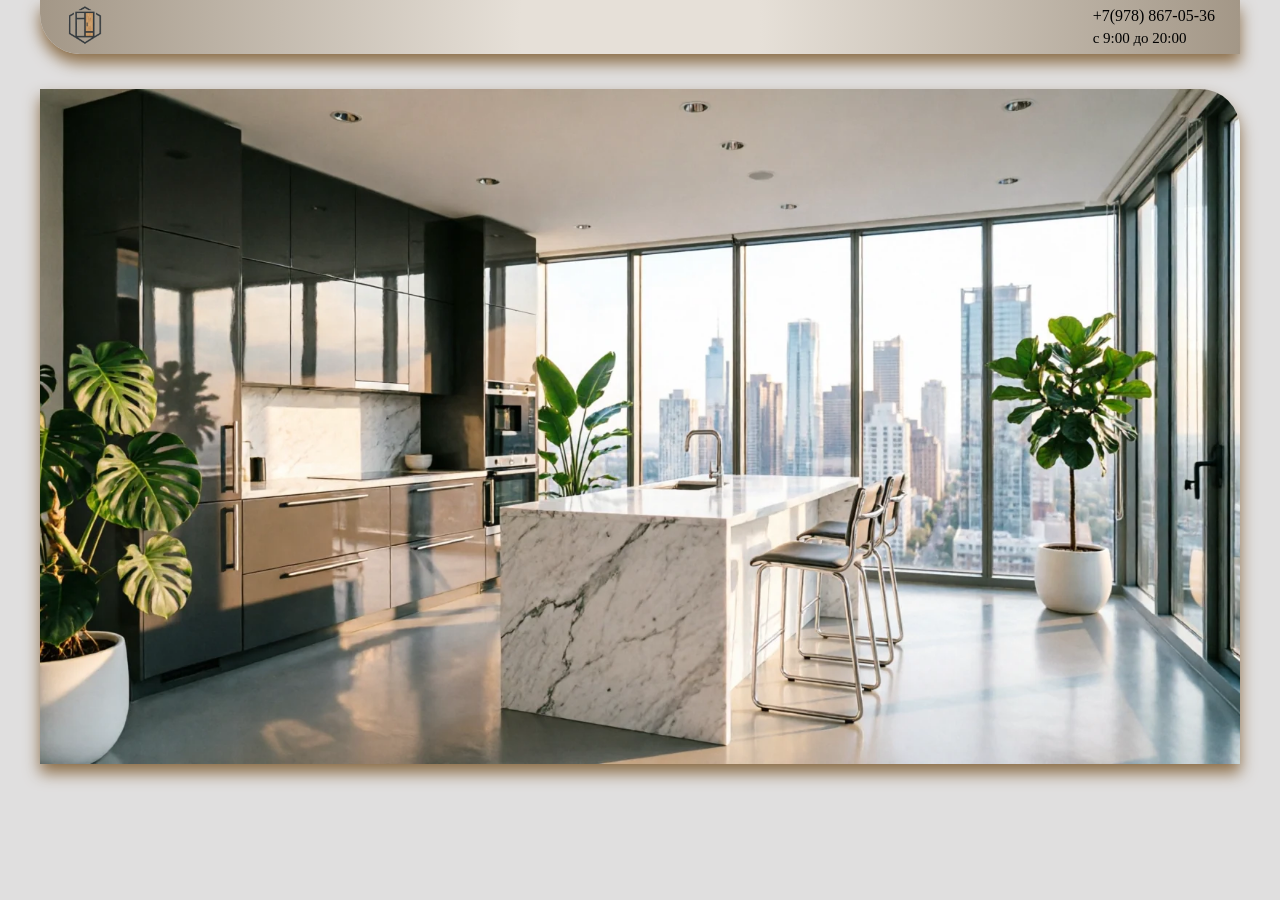
==== index.html @ d6630dfb "Шапка , в разработке хедер" ====
<!DOCTYPE html>
<html lang="ru">
<head>
    <meta charset="UTF-8">
    <meta name="viewport" content="width=device-width, initial-scale=1.0">
    <title>Корпусная мебель на заказ</title>
    <link rel="stylesheet" href="styles/style.css">
</head>
<body>
    
    <!--ШАПКА-->
    <header class="head">
        
        <div class="logo-call">
            <div class="logo">
                <img src="/images/landing/logotip.png" alt="Логотип фирмы">
            </div>

            <div class="call">
                <p>+7(978) 867-05-36</p>
                <p class="time">с 9:00 до 20:00</p>
            </div>
        </div>
        
            <!--ГЛАВНЫЙ БЛОК-->
        <div class="glavnaya">
            <div class="zagolovok-text">
                <h1></h1>
                <p></p>
            </div>
            
            <div class="btn-call">
                
            </div>
        </div>


    </header>







</body>
</html>
---- styles/style.css ----
*{
    margin: 0;
    padding: 0;
    box-sizing: border-box;
}

body{
    background: rgb(224, 223, 223);
    padding: 0 16px 0 16px;
}

.logo-call{
    display: flex;
    justify-content: space-between;
    align-items: center;
    margin: 0 auto;
    max-width: 1200px;
    width: 100%;
    padding: 5px 25px;
    border-radius: 0 0 0 40px;
    background: radial-gradient(circle, #e6e0d8 20%, #a39787 100%);
    box-shadow: 0 9px 16px rgba(139, 109, 71, 1.15);
}

.logo img{
    max-width: 40px;
    height: auto;
}

.time{
    font-size: 15px;
    margin-top: 5px;
}

.glavnaya{
    max-width: 1200px;
    width: 100%;
    aspect-ratio: 16 / 9;
    background-image: url('../images/landing/header-fon.webp');
    background-size: cover;
    background-position: center;
    background-repeat: no-repeat;
    margin: 35px auto;
    border-radius: 0 40px 0 0;
    box-shadow: 0 9px 16px rgba(139, 109, 71, 1.15);
}
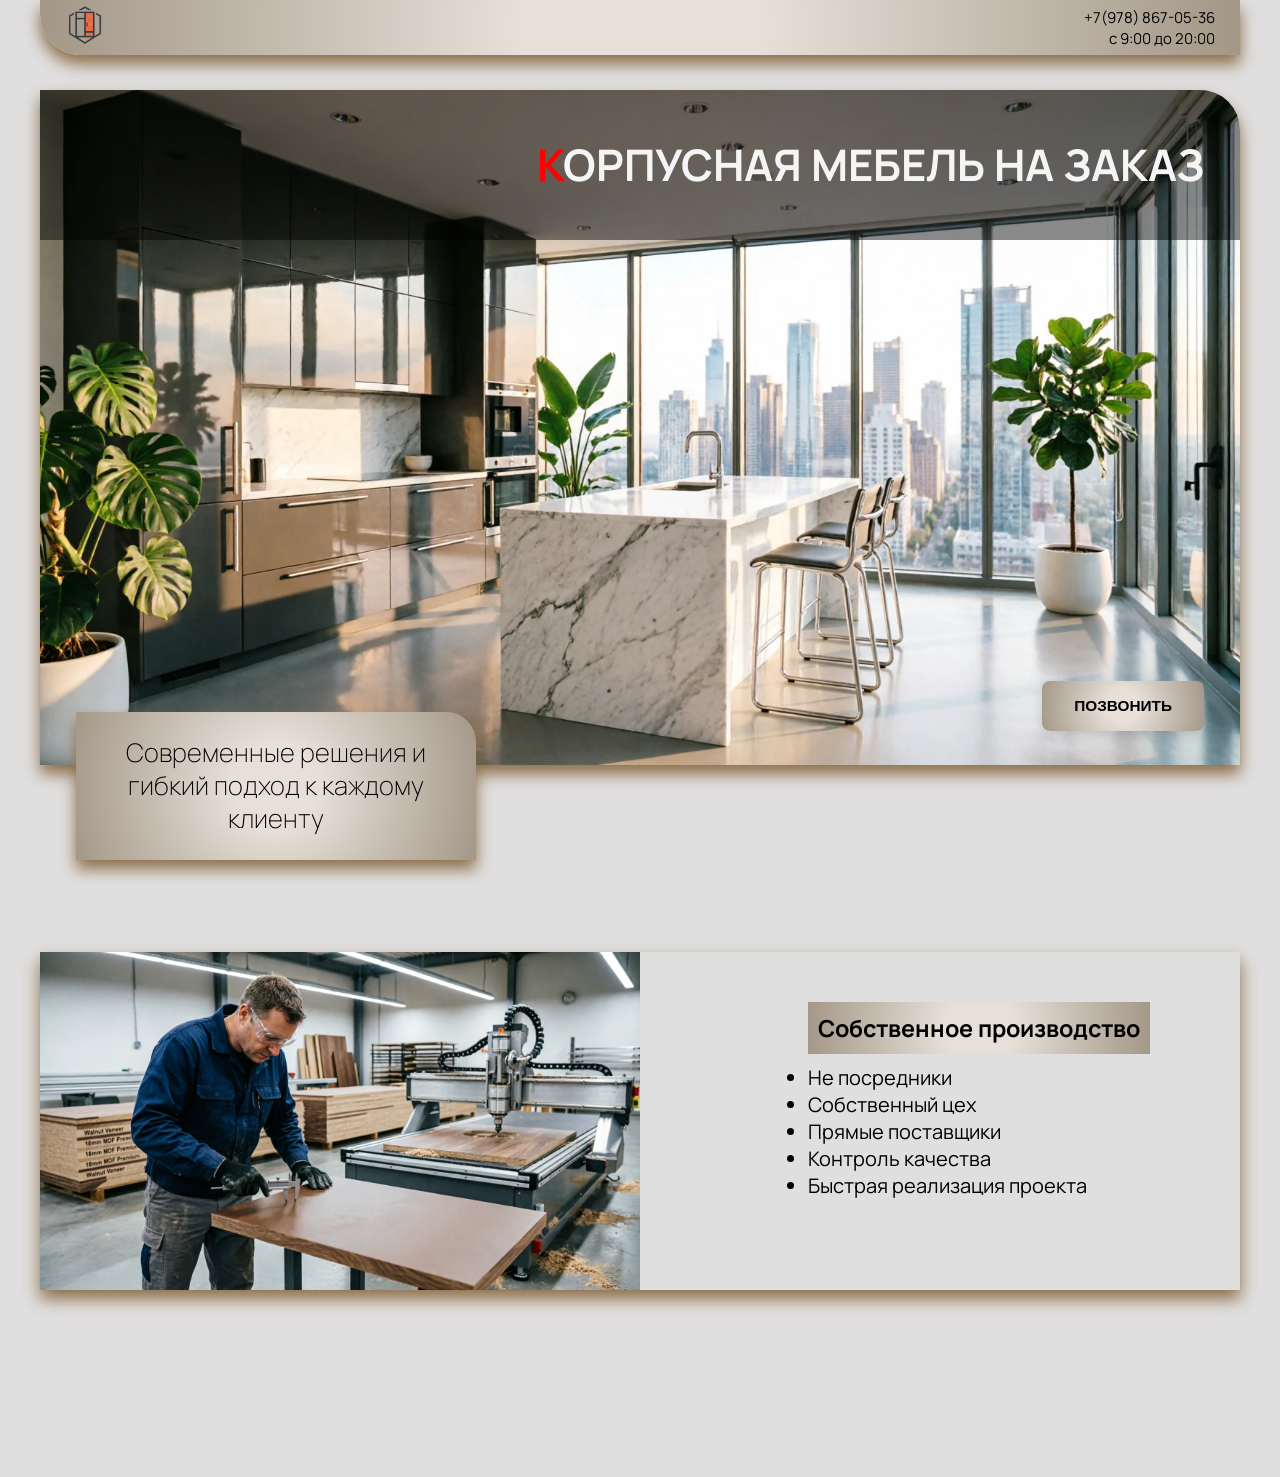
==== commit c570090c: "доработать раздел производства" ====
--- a/index.html
+++ b/index.html
@@ -5,6 +5,7 @@
     <meta name="viewport" content="width=device-width, initial-scale=1.0">
     <title>Корпусная мебель на заказ</title>
     <link rel="stylesheet" href="styles/style.css">
+    <link href="https://fonts.googleapis.com/css2?family=Manrope:wght@400;600;700&display=swap" rel="stylesheet">
 </head>
 <body>
     
@@ -25,14 +26,38 @@
             <!--ГЛАВНЫЙ БЛОК-->
         <div class="glavnaya">
             <div class="zagolovok-text">
-                <h1></h1>
-                <p></p>
+                <h1><span>К</span>ОРПУСНАЯ МЕБЕЛЬ НА ЗАКАЗ</h1>    
             </div>
             
             <div class="btn-call">
-                
+                <button>ПОЗВОНИТЬ</button>
+            </div>
+
+            <div class="slogan">
+                <h3>Современные решения и гибкий подход к каждому клиенту</h3>
             </div>
         </div>
+
+        <section class="information">
+            <div>
+                <img src="images/landing/information.webp" alt="Наше производство">
+            </div>
+
+            <div class="information-spisok">
+                <h3>Собственное производство</h3>
+                    <ul>
+                        <li>Не посредники</li>
+                        <li>Собственный цех</li>
+                        <li>Прямые поставщики</li>
+                        <li>Контроль качества</li>
+                        <li>Быстрая реализация проекта</li>
+                    </ul>
+            </div>
+
+
+        </section>
+
+        
 
 
     </header>
--- a/styles/style.css
+++ b/styles/style.css
@@ -5,6 +5,7 @@
 }
 
 body{
+    font-family: 'Manrope', sans-serif;
     background: rgb(224, 223, 223);
     padding: 0 16px 0 16px;
 }
@@ -27,12 +28,16 @@
     height: auto;
 }
 
+.call p{
+    font-size: 15px;
+}
+
 .time{
-    font-size: 15px;
-    margin-top: 5px;
-}
-
-.glavnaya{
+    font-size: 13px;
+    text-align: right;
+}
+
+.glavnaya {
     max-width: 1200px;
     width: 100%;
     aspect-ratio: 16 / 9;
@@ -43,4 +48,201 @@
     margin: 35px auto;
     border-radius: 0 40px 0 0;
     box-shadow: 0 9px 16px rgba(139, 109, 71, 1.15);
-}+    position: relative;  /* ← якорь для слогана */
+}
+
+.zagolovok-text {
+    display: block;
+    background-color: rgba(0, 0, 0, 0.459);
+    max-width: 100%;
+    width: auto;
+    padding: 3%;              /* ← растёт пропорционально */
+    font-size: clamp(16px, 1.7vw, 60px);  /* ← от 14 до 22px */
+    line-height: 1.8;
+    text-align: right;
+    border-radius: 0 40px 0 0;
+    color: whitesmoke;
+}
+
+.zagolovok-text span{
+    color: red;
+
+}
+
+.slogan {
+    position: absolute;
+    bottom: -14%;                 /* ← отступ снизу */
+    left: 3%;                   /* ← отступ слева */
+    width: 45%;                 /* ← 45% от ширины главной */
+    max-width: 400px;           /* ← ограничение сверху */
+    background-color: whitesmoke;
+    padding: 2%;                /* ← растёт пропорционально */
+    z-index: 1;
+    box-shadow: 0 9px 16px rgba(139, 109, 71, 1.15);
+    border-radius: 0 30px 0 0;
+    background: radial-gradient(circle, #e6e0d8 20%, #a39787 100%);
+}
+
+.slogan h3 {
+    font-weight: 100;
+    font-size: clamp(14px, 2vw, 26px);  /* ← от 14 до 26px */
+    line-height: 1.3;
+    margin: 0;
+    text-align: center;
+}
+
+.btn-call {
+    position: absolute;
+    right: 3%;           /* ← отступ справа */
+    bottom: 5%;          /* ← отступ снизу */
+    z-index: 2;
+}
+
+/* ===== БАЗА (МОБИЛКА) ===== */
+.btn-call button {
+    background: radial-gradient(circle, #e6e0d8 20%, #a39787 100%);
+    color: black;
+    padding: 14px 28px;
+    border: none;
+    border-radius: 8px;
+    font-size: clamp(14px, 3vw, 16px);
+    font-weight: 600;
+    cursor: pointer;
+    box-shadow: 0 4px 12px rgba(0, 0, 0, 0.15);
+    transition: background 0.2s ease, transform 0.2s ease, box-shadow 0.2s ease;
+    -webkit-tap-highlight-color: transparent;
+    user-select: none;
+    outline: none;
+}
+
+/* ===== ТАЧ-ЭФФЕКТ (работает на мобилке) ===== */
+.btn-call button:active {
+    transform: scale(0.97);
+    box-shadow: 0 2px 6px rgba(0, 0, 0, 0.15);
+}
+
+/* Убираю синюю обводку */
+.btn-call button:focus,
+.btn-call button:focus-visible {
+    outline: none;
+}
+
+.information{
+    max-width: 1200px;
+    width: 100%; 
+    margin: 20% auto;
+    box-shadow: 0 9px 16px rgba(139, 109, 71, 1.15);
+    
+    
+}
+.information img{
+     max-width: 1200px;
+    width: 100%;
+    aspect-ratio: 16 / 9;
+   
+    background-size: cover;
+    background-position: center;
+    background-repeat: no-repeat;
+    margin: 0 auto;
+}
+
+.information-spisok{
+    text-align: left;
+    padding: 10px;
+    margin-bottom: 15px;
+    margin-left: 20px;
+}
+
+.information-spisok h3{
+    background: radial-gradient(circle, #e6e0d8 20%, #a39787 100%);
+    text-align: center;
+    padding: 10px;
+    margin-bottom: 10px;
+}
+
+
+
+
+
+
+
+
+
+
+
+
+
+
+
+
+
+
+
+
+
+
+/* стили для планшета */
+@media (min-width: 768px) and (max-width: 1023px) {
+    .slogan{
+        max-width: 250px;
+    }
+
+    .information-spisok{
+        text-align: center;
+    }
+}
+
+/* ===== ПЛАНШЕТ И ДЕСКТОП ===== */
+@media (min-width: 768px) {
+    .btn-call button {
+        padding: 16px 32px;
+        font-size: clamp(15px, 1.2vw, 18px);
+    }
+}
+
+/* ===== ТОЛЬКО ДЛЯ МЫШКИ (hover + свой active) ===== */
+@media (hover: hover) and (pointer: fine) {
+    .btn-call button:hover {
+        
+        transform: translateY(-2px);
+        box-shadow: 0 8px 20px rgba(0, 0, 0, 0.2);
+    }
+
+    .btn-call button:active {
+       
+        transform: scale(0.97);
+        box-shadow: 0 2px 6px rgba(0, 0, 0, 0.15);
+    }
+}
+
+
+
+
+@media (min-width: 1023px) and (max-width: 1950px){
+.information{
+    display: flex;
+    justify-content: space-between;
+    max-width: 1200px;
+    width: 100%; 
+    margin: 15% auto;
+    box-shadow: 0 9px 16px rgba(139, 109, 71, 1.15);
+    
+    
+    
+}
+.information img{
+    display: flex;
+    justify-content: space-between;
+    max-width: 600px;
+    width: 100%;
+    aspect-ratio: 16 / 9;
+}
+
+.information-spisok{
+    margin-top: 40px;
+   margin-right: 80px;
+  font-size: 20px;
+  text-align: left;
+    
+}
+}
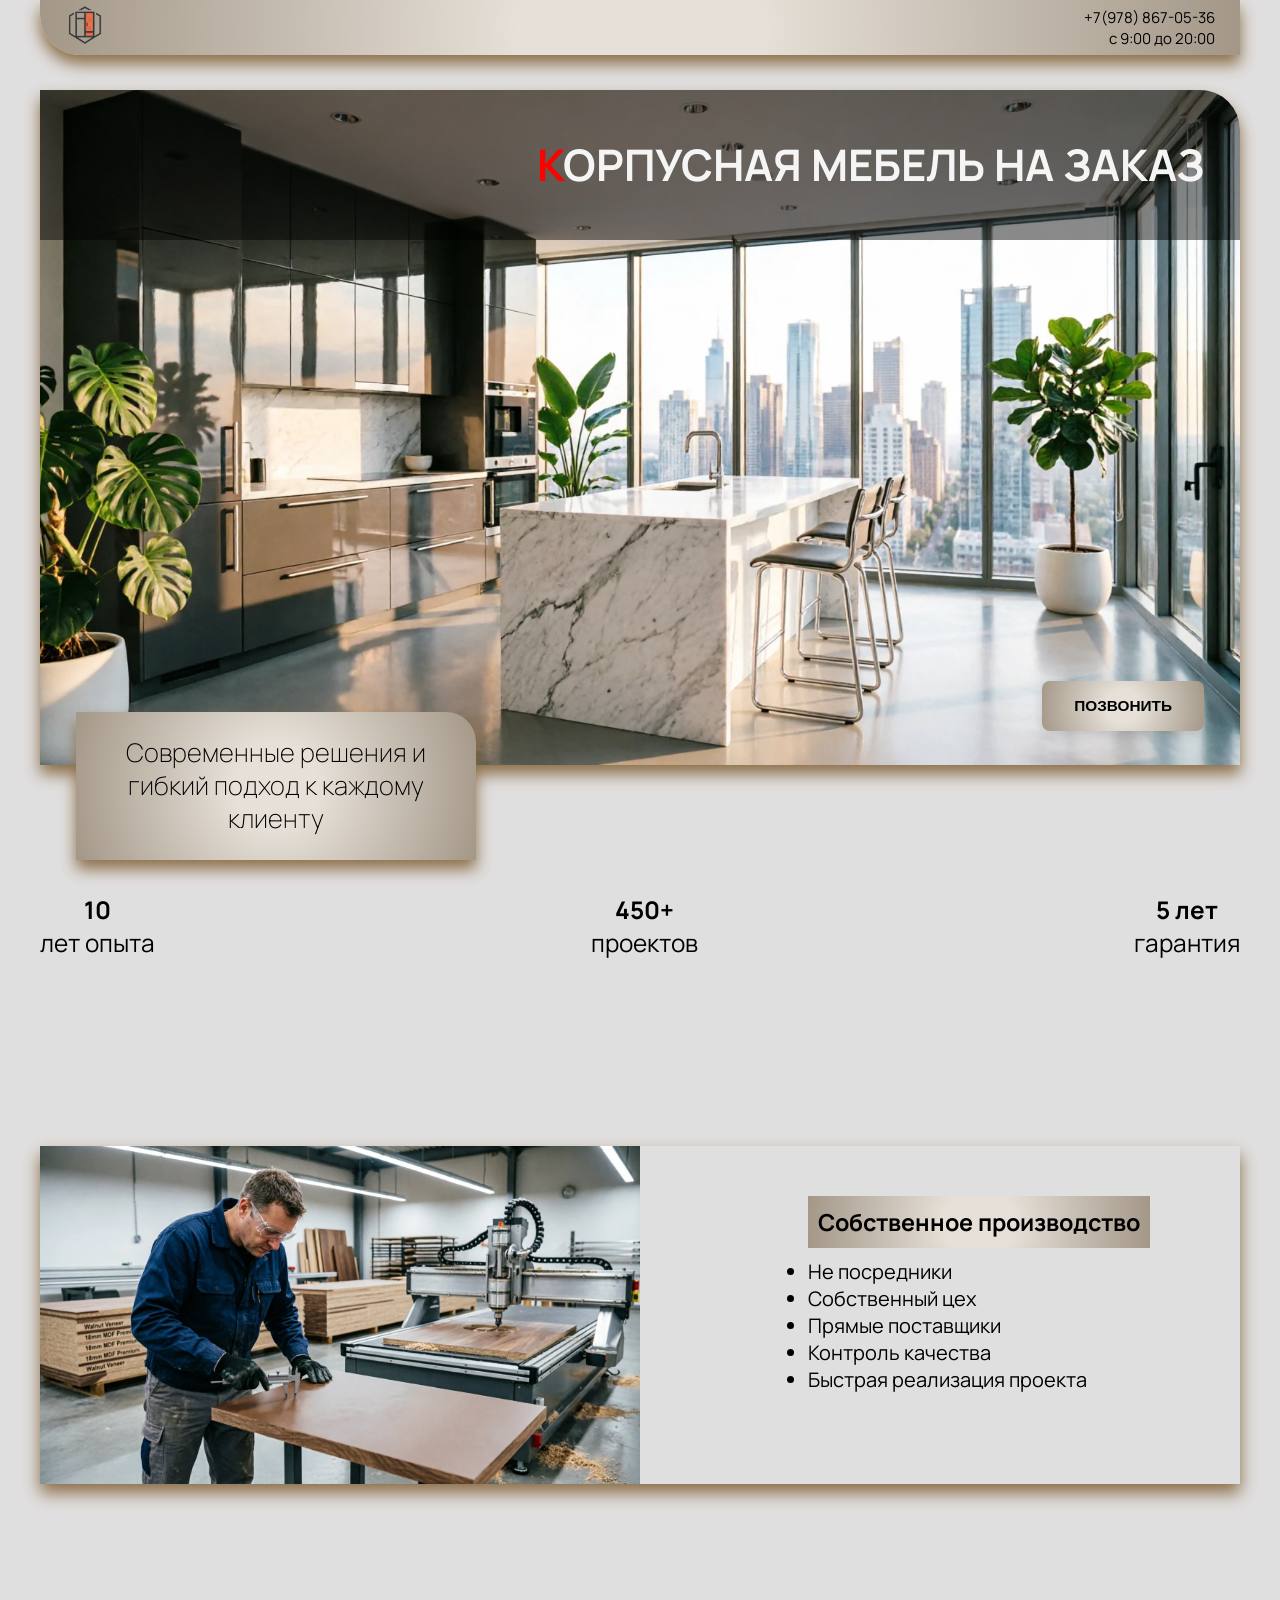
==== commit 1a565fc0: "доработать раздел производства" ====
--- a/index.html
+++ b/index.html
@@ -38,6 +38,24 @@
             </div>
         </div>
 
+        <div class="stata">
+            <div class="old">
+                <h4>10</h4>
+                <p>лет опыта</p>
+            </div>
+
+            <div class="project">
+                <h4>450+</h4>
+                <p>проектов</p>
+            </div>
+
+            <div class="garant">
+                <h4>5 лет</h4>
+                <p>гарантия</p>
+            </div>
+
+        </div>
+
         <section class="information">
             <div>
                 <img src="images/landing/information.webp" alt="Наше производство">
--- a/styles/style.css
+++ b/styles/style.css
@@ -45,7 +45,7 @@
     background-size: cover;
     background-position: center;
     background-repeat: no-repeat;
-    margin: 35px auto;
+    margin: 35px auto 10vw auto;
     border-radius: 0 40px 0 0;
     box-shadow: 0 9px 16px rgba(139, 109, 71, 1.15);
     position: relative;  /* ← якорь для слогана */
@@ -127,6 +127,17 @@
     outline: none;
 }
 
+.stata{
+    display: flex;
+    flex: 1;
+    justify-content: space-between;
+    text-align: center;
+    max-width: 1200px;
+    width: 100%;
+    margin: 0 auto;
+    font-size: clamp(19px, 1.9vw, 60px);
+}
+
 .information{
     max-width: 1200px;
     width: 100%; 
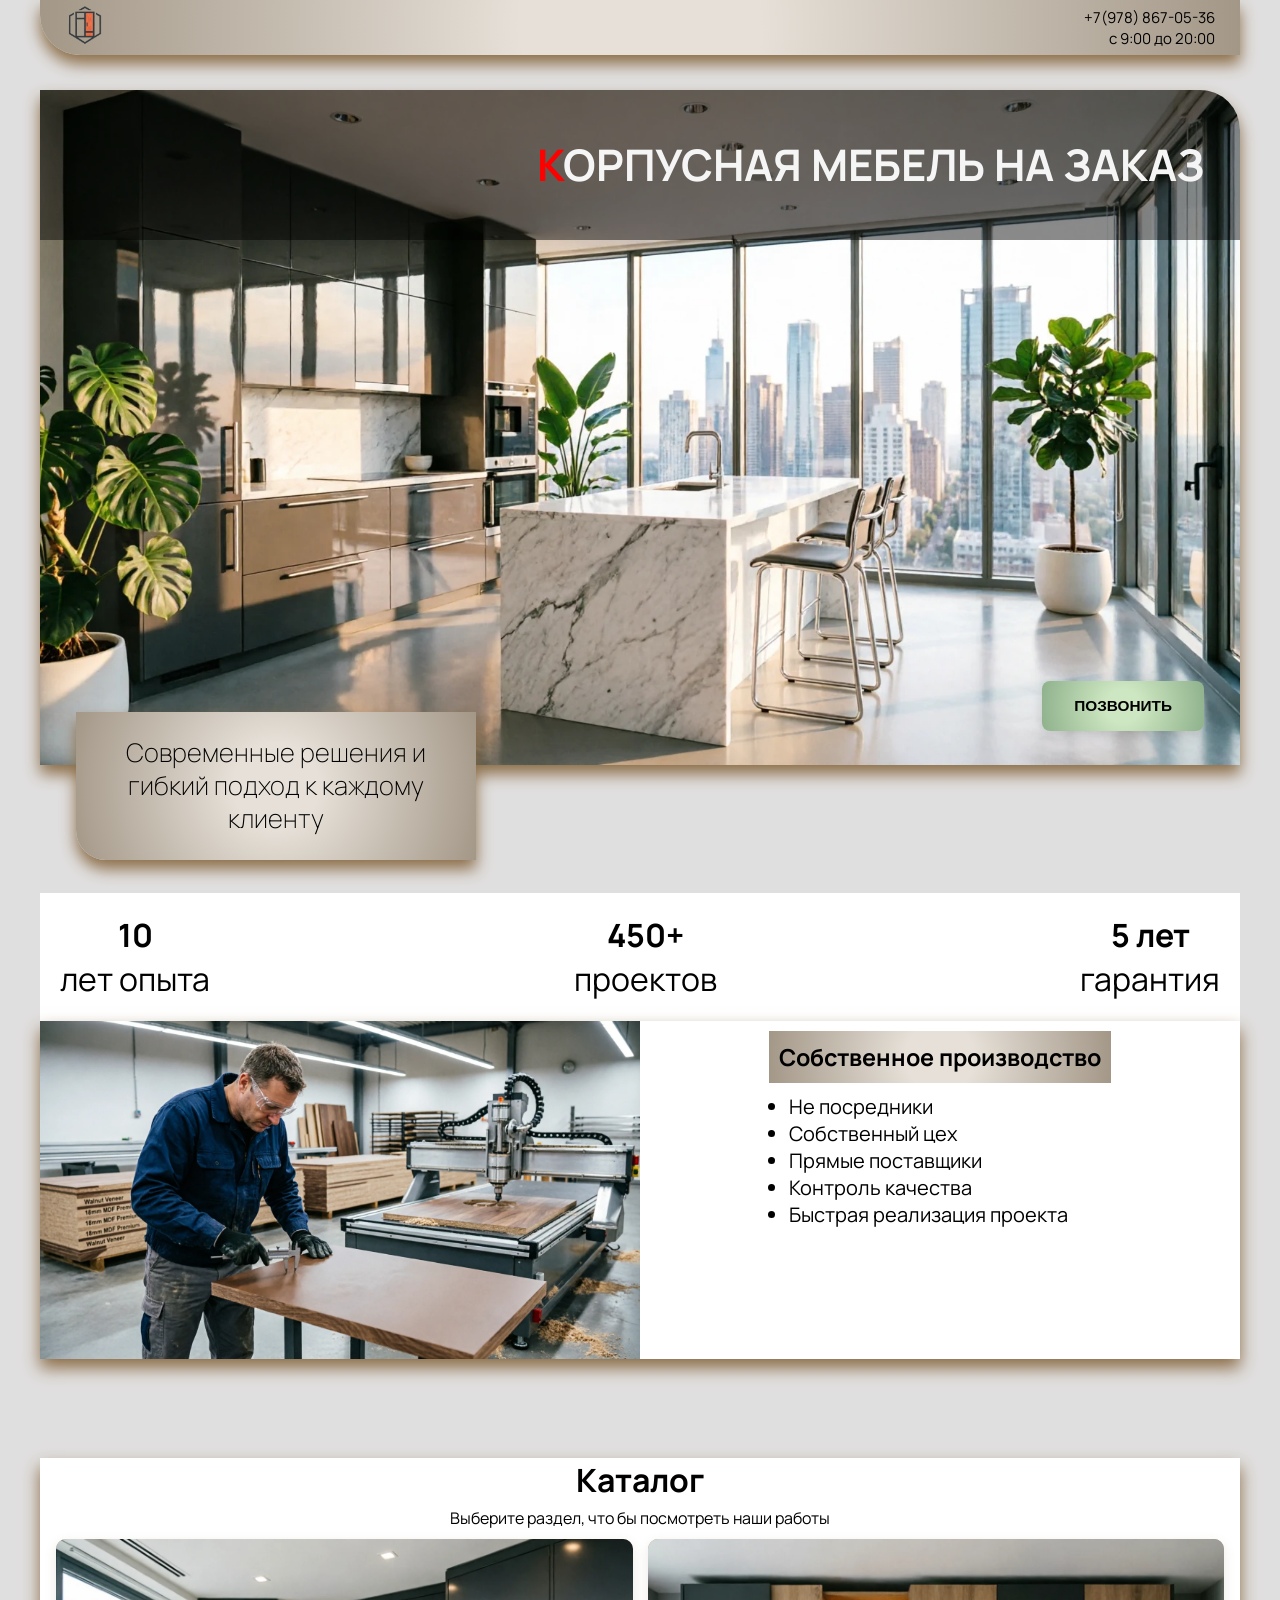
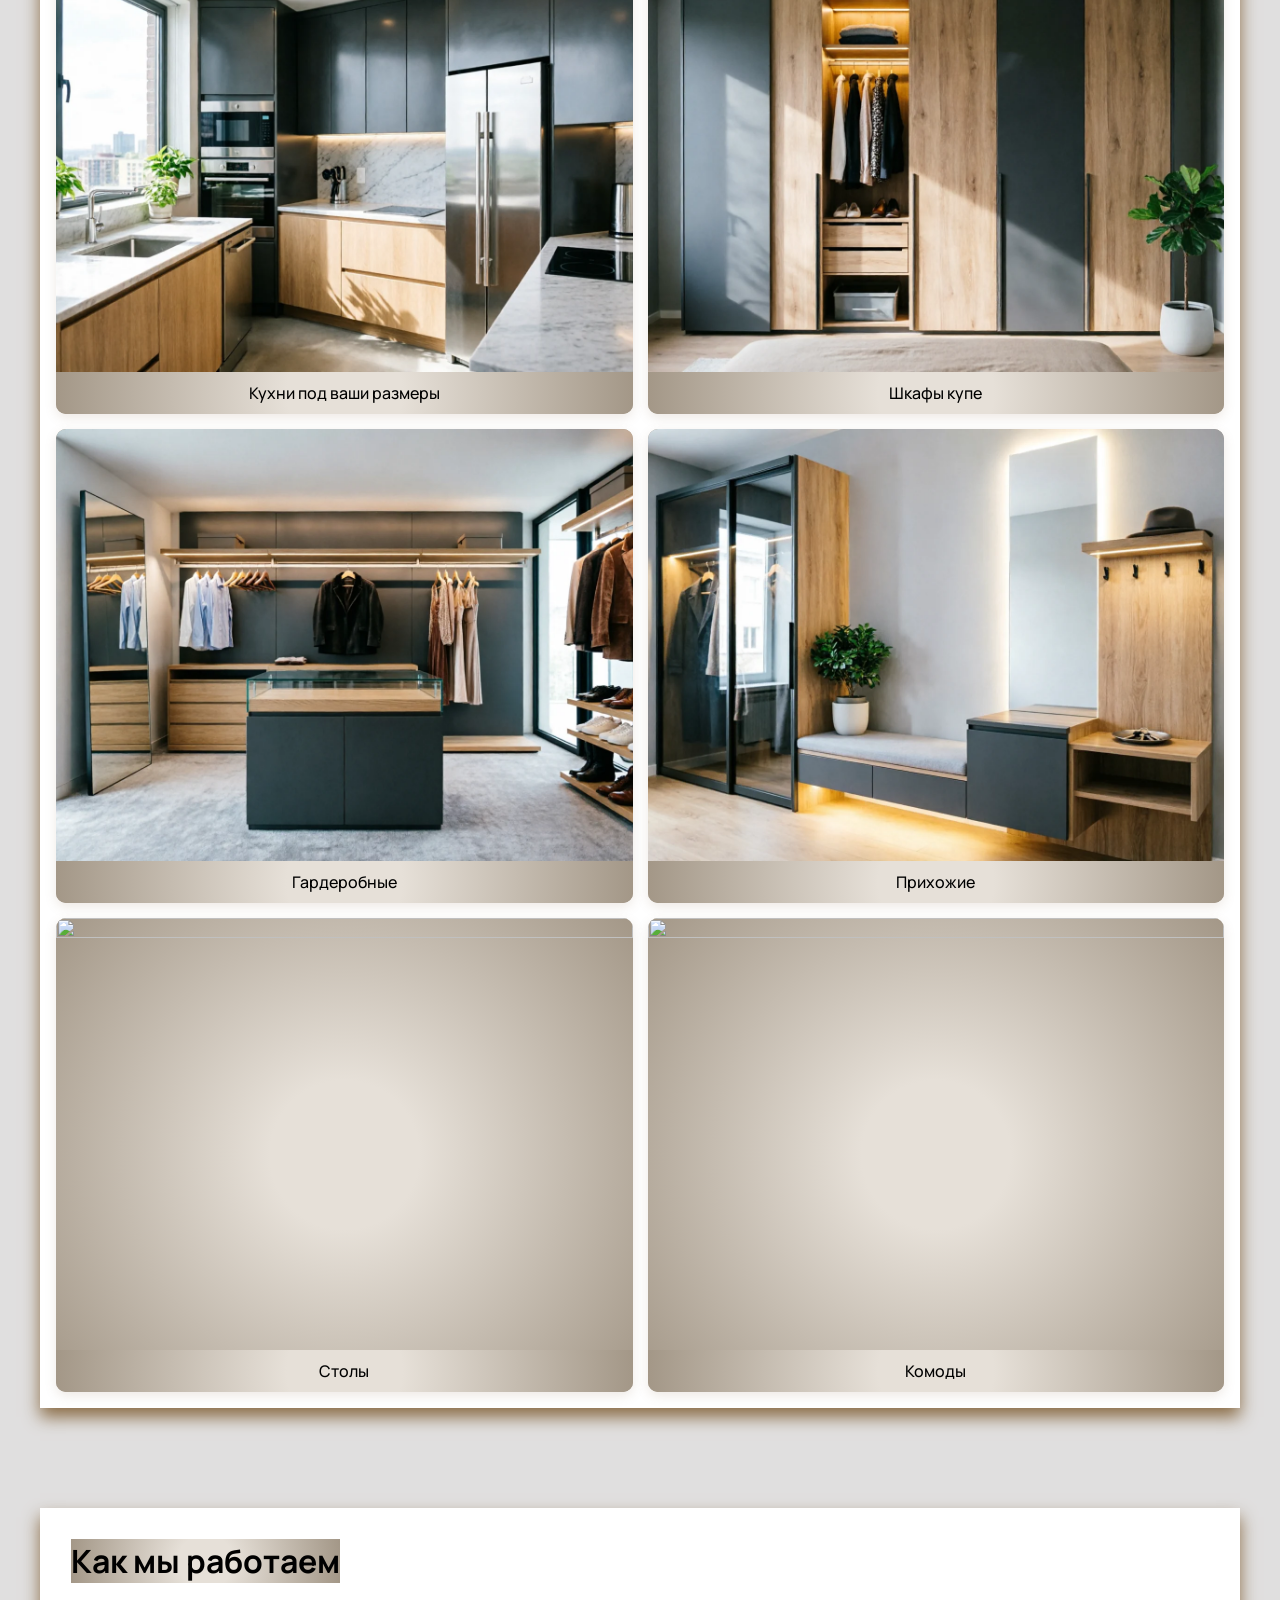
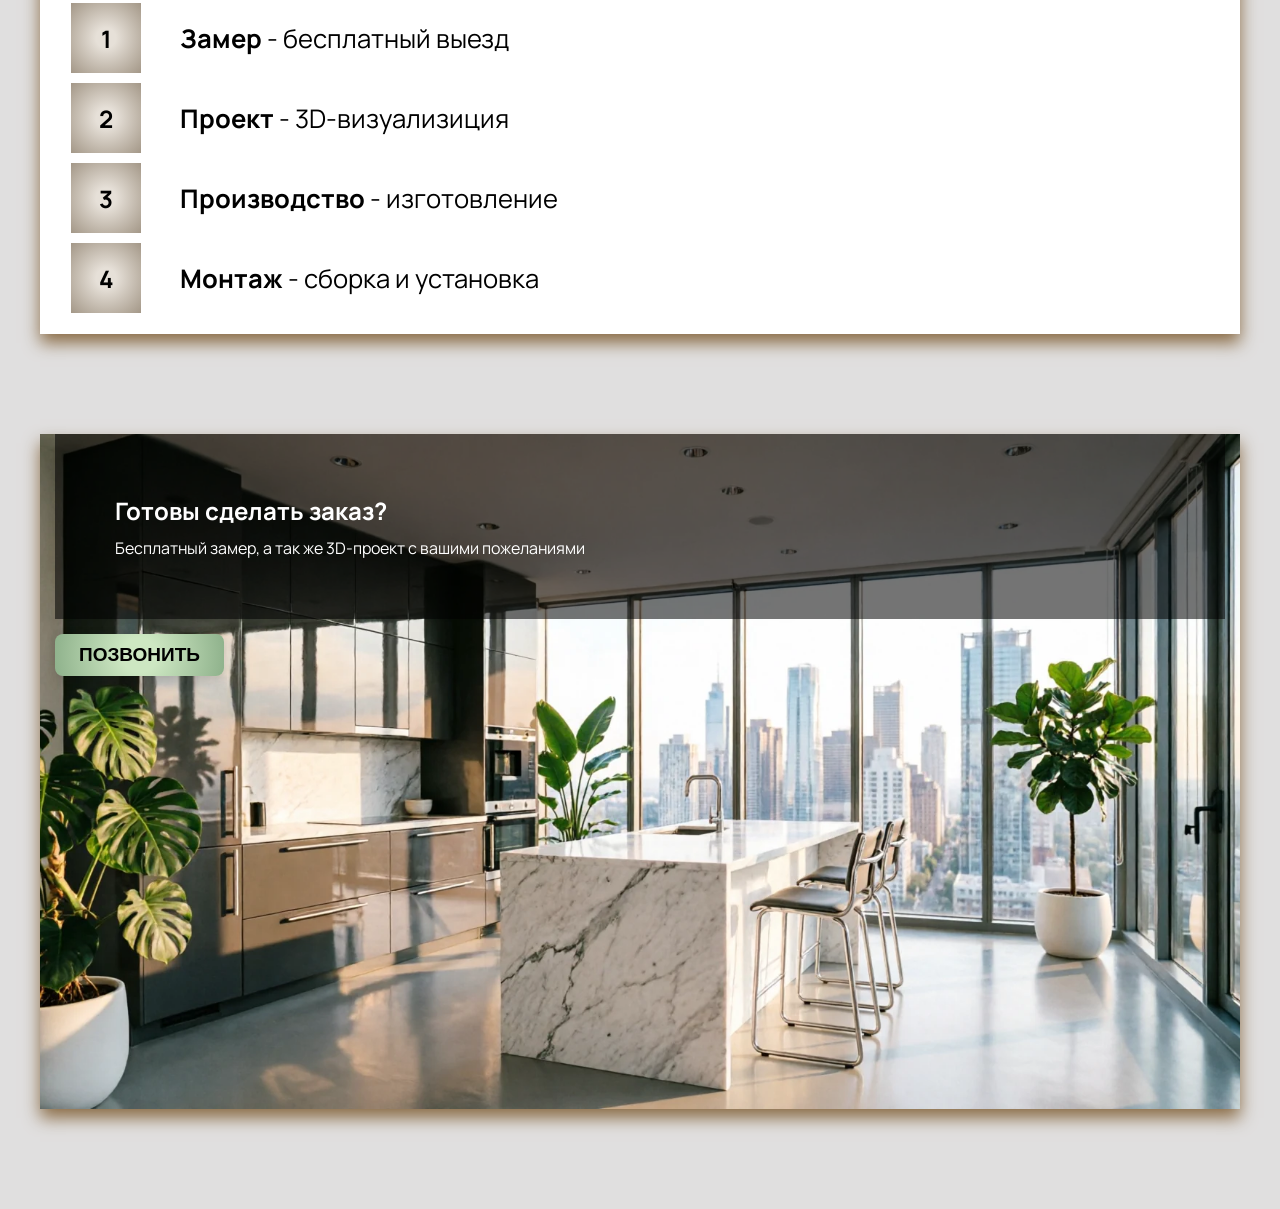
==== commit b3f48b1b: "доработать блок призывы, сделать подвал" ====
--- a/index.html
+++ b/index.html
@@ -8,13 +8,14 @@
     <link href="https://fonts.googleapis.com/css2?family=Manrope:wght@400;600;700&display=swap" rel="stylesheet">
 </head>
 <body>
+ 
     
+
     <!--ШАПКА-->
-    <header class="head">
-        
+    <header class="head"> 
         <div class="logo-call">
             <div class="logo">
-                <img src="/images/landing/logotip.png" alt="Логотип фирмы">
+                <img src="images/landing/logotip.png" alt="Логотип фирмы">
             </div>
 
             <div class="call">
@@ -22,7 +23,9 @@
                 <p class="time">с 9:00 до 20:00</p>
             </div>
         </div>
+     
         
+
             <!--ГЛАВНЫЙ БЛОК-->
         <div class="glavnaya">
             <div class="zagolovok-text">
@@ -56,7 +59,7 @@
 
         </div>
 
-        <section class="information">
+        <div class="information">
             <div>
                 <img src="images/landing/information.webp" alt="Наше производство">
             </div>
@@ -71,15 +74,83 @@
                         <li>Быстрая реализация проекта</li>
                     </ul>
             </div>
-
-
-        </section>
-
-        
-
-
+        </div>
     </header>
 
+    <section class="katalog">
+    <h3>Каталог</h3>
+    <p>Выберите раздел, что бы посмотреть наши работы</p>
+
+    <div class="katalog-grid">
+        <div class="card">
+            <img src="images/cards/kuh.webp" alt="Кухня">
+            <p>Кухни под ваши размеры</p>
+        </div>
+
+        <div class="card">
+            <img src="images/cards/kupe.webp" alt="Шкаф купе">
+            <p>Шкафы купе</p>
+        </div>
+
+        <div class="card">
+            <img src="images/cards/gard.webp" alt="Гардеробная">
+            <p>Гардеробные</p>
+        </div>
+
+        <div class="card">
+            <img src="images/cards/prih.webp" alt="Прихожая">
+            <p>Прихожие</p>
+        </div>
+
+        <div class="card">
+            <img src="images/cards/.webp" alt="">
+            <p>Столы</p>
+        </div>
+
+        <div class="card">
+            <img src="images/cards/.webp" alt="">
+            <p>Комоды</p>
+        </div>
+    </div>
+</section>
+
+    <div class="container-spisok-work">
+        <div class="spisok-work">
+            <h3>Как мы работаем</h3>
+            <div class="number-work">
+                <h2>1</h2>
+                <p class="work-text"><span>Замер</span> - бесплатный выезд</p>
+            </div>
+            
+            <div class="number-work">
+                <h2>2</h2>
+                <p class="work-text"><span>Проект</span> - 3D-визуализиция</p>
+            </div>
+
+            <div class="number-work">
+                <h2>3</h2>
+                <p class="work-text"><span>Производство</span> - изготовление</p>
+            </div>
+
+            <div class="number-work">
+                <h2>4</h2>
+                <p class="work-text"><span>Монтаж</span> - сборка и установка</p>
+            </div>
+        </div>
+    </div>
+
+    <div class="container-priziv">
+        <div class="priziv">
+            <h2>Готовы сделать заказ?</h2>
+        
+            <p" class="title">Бесплатный замер, а так же 3D-проект с вашими пожеланиями</p>
+        </div>
+        
+        <div class="btn-call-two">
+                <button>ПОЗВОНИТЬ</button>
+            </div>
+        
+    </div>
 
 
 
--- a/styles/style.css
+++ b/styles/style.css
@@ -79,7 +79,7 @@
     padding: 2%;                /* ← растёт пропорционально */
     z-index: 1;
     box-shadow: 0 9px 16px rgba(139, 109, 71, 1.15);
-    border-radius: 0 30px 0 0;
+    border-radius: 0 0 0 30px;
     background: radial-gradient(circle, #e6e0d8 20%, #a39787 100%);
 }
 
@@ -100,9 +100,9 @@
 
 /* ===== БАЗА (МОБИЛКА) ===== */
 .btn-call button {
-    background: radial-gradient(circle, #e6e0d8 20%, #a39787 100%);
-    color: black;
-    padding: 14px 28px;
+    background: radial-gradient(circle, #cde7c2 20%, #8eb18b 100%);
+    color: rgb(0, 0, 0);
+    padding: 10px 24px;
     border: none;
     border-radius: 8px;
     font-size: clamp(14px, 3vw, 16px);
@@ -135,22 +135,25 @@
     max-width: 1200px;
     width: 100%;
     margin: 0 auto;
-    font-size: clamp(19px, 1.9vw, 60px);
+    font-size: clamp(19px, 2.5vw, 65px);
+    background-color: white;
+    padding: 20px;
 }
 
 .information{
     max-width: 1200px;
     width: 100%; 
-    margin: 20% auto;
-    box-shadow: 0 9px 16px rgba(139, 109, 71, 1.15);
+    margin: 0 auto;
+    box-shadow: 0 9px 16px rgba(139, 109, 71, 1.15);
+    background-color: white;
     
     
 }
+
 .information img{
-     max-width: 1200px;
+    max-width: 1200px;
     width: 100%;
     aspect-ratio: 16 / 9;
-   
     background-size: cover;
     background-position: center;
     background-repeat: no-repeat;
@@ -161,7 +164,6 @@
     text-align: left;
     padding: 10px;
     margin-bottom: 15px;
-    margin-left: 20px;
 }
 
 .information-spisok h3{
@@ -171,10 +173,162 @@
     margin-bottom: 10px;
 }
 
-
-
-
-
+.information-spisok ul{
+    margin-left: 20px;
+}
+
+.katalog {
+    max-width: 1200px;
+    width: 100%;
+    margin: 8% auto;
+    padding: 0 16px;
+    background-color: white;
+    box-shadow: 0 9px 16px rgba(139, 109, 71, 1.15);
+}
+
+.katalog h3 {
+    text-align: center;
+    margin-bottom: 5px;
+    font-size: clamp(20px, 4vw, 32px);
+}
+
+.katalog p{
+    margin-bottom: 10px;
+    text-align: center;
+}
+
+.katalog-grid {
+    display: grid;
+    grid-template-columns: 1fr 1fr;   /* ← 2 колонки на мобилке */
+    gap: 15px;
+    padding-bottom: 16px;
+}
+
+.card {
+    display: flex;
+    flex-direction: column;
+    background: radial-gradient(circle, #e6e0d8 20%, #a39787 100%);
+    border-radius: 10px;
+    overflow: hidden;
+    box-shadow: 0 4px 12px rgba(139, 109, 71, 0.15);
+    transition: transform 0.2s ease, box-shadow 0.2s ease;
+}
+
+.card img {
+    width: 100%;
+    aspect-ratio: 4 / 3;      /* ← одинаковая высота */
+    object-fit: cover;        /* ← без искажений */
+    display: block;
+}
+
+.card p {
+    padding: 10px;
+    font-size: clamp(12px, 3.5vw, 16px);
+    text-align: center;
+    margin: 0;
+    font-weight: 500;
+}
+
+.container-spisok-work{
+    max-width: 1200px;
+    width: 100%;
+    padding: 16px;
+    margin: 0 auto;
+    background-color: white;
+    box-shadow: 0 9px 16px rgba(139, 109, 71, 1.15);
+}
+
+.spisok-work h3{
+    display: inline-block;
+    margin: 15px;
+    background: radial-gradient(circle, #e6e0d8 20%, #a39787 100%);
+    font-size: clamp(20px, 4vw, 32px);
+}
+
+.number-work{
+    display: flex;
+    gap: 24px;
+    align-items: center;
+}
+
+.number-work h2 {
+    background: radial-gradient(circle, #e6e0d8 20%, #a39787 100%);
+    width: clamp(40px, 8vw, 70px);
+    height: clamp(40px, 8vw, 70px);
+    aspect-ratio: 1 / 1;
+    display: flex;
+    align-items: center;
+    justify-content: center;
+    font-size: clamp(14px, 2.5vw, 24px);
+    padding: 0;
+    margin: 5px 15px;
+}
+
+.work-text span{
+    font-weight: bold;
+}
+
+.work-text {
+    font-size: clamp(14px, 2vw, 26px);  /* ← от 14 до 26px */
+}
+
+.container-priziv {
+   max-width: 1200px;
+    width: 100%;
+    aspect-ratio: 16 / 9;
+    background-image: url('../images/landing/header-fon.webp');
+    background-size: cover;
+    background-position: center;
+    background-repeat: no-repeat;
+    box-shadow: 0 9px 16px rgba(139, 109, 71, 1.15);
+    margin-top: 8%;
+    margin: 8% auto;
+}
+
+.priziv {
+    background-color: rgba(0, 0, 0, 0.541);
+    color: white;
+    margin: 15px;
+    padding: 5%;
+    
+}
+
+.priziv h2{
+    padding-bottom: 10px
+}
+
+.btn-call-two {
+    margin: 15px;
+}
+
+/* ===== БАЗА (МОБИЛКА) ===== */
+.btn-call-two button {
+    background: radial-gradient(circle, #cde7c2 20%, #8eb18b 100%);
+    color: rgb(0, 0, 0);
+    padding: 10px 24px;
+    border: none;
+    border-radius: 8px;
+    font-size: clamp(14px, 6vw, 19px);
+    font-weight: 600;
+    cursor: pointer;
+    box-shadow: 0 4px 12px rgba(0, 0, 0, 0.15);
+    transition: background 0.2s ease, transform 0.2s ease, box-shadow 0.2s ease;
+    -webkit-tap-highlight-color: transparent;
+    user-select: none;
+    outline: none;
+}
+
+/* ===== ТАЧ-ЭФФЕКТ (работает на мобилке) ===== */
+.btn-call-two button:active {
+    transform: scale(0.97);
+    box-shadow: 0 2px 6px rgba(0, 0, 0, 0.15);
+}
+
+/* Убираю синюю обводку */
+.btn-call-two button:focus,
+.btn-call-two button:focus-visible {
+    outline: none;
+}
 
 
 
@@ -200,6 +354,16 @@
 
     .information-spisok{
         text-align: center;
+    }
+
+    .katalog-grid {
+        grid-template-columns: 1fr 1fr 1fr;   /* ← 3 колонки */
+        gap: 20px;
+    }
+
+    .card p {
+        font-size: clamp(14px, 1.5vw, 18px);
+        padding: 12px;
     }
 }
 
@@ -234,11 +398,9 @@
     display: flex;
     justify-content: space-between;
     max-width: 1200px;
-    width: 100%; 
-    margin: 15% auto;
-    box-shadow: 0 9px 16px rgba(139, 109, 71, 1.15);
-    
-    
+    width: 100%;
+    margin: 0 auto;
+    box-shadow: 0 9px 16px rgba(139, 109, 71, 1.15);
     
 }
 .information img{
@@ -253,7 +415,17 @@
     margin-top: 40px;
    margin-right: 80px;
   font-size: 20px;
-  text-align: left;
-    
-}
-}
+  text-align: left;  
+    margin: 0 auto;
+}
+
+.card p{
+    background: radial-gradient(circle, #e6e0d8 20%, #a39787 100%);
+}
+
+ .card:hover {
+        transform: translateY(-4px);
+        box-shadow: 0 8px 20px rgba(139, 109, 71, 0.25);
+    }
+
+}
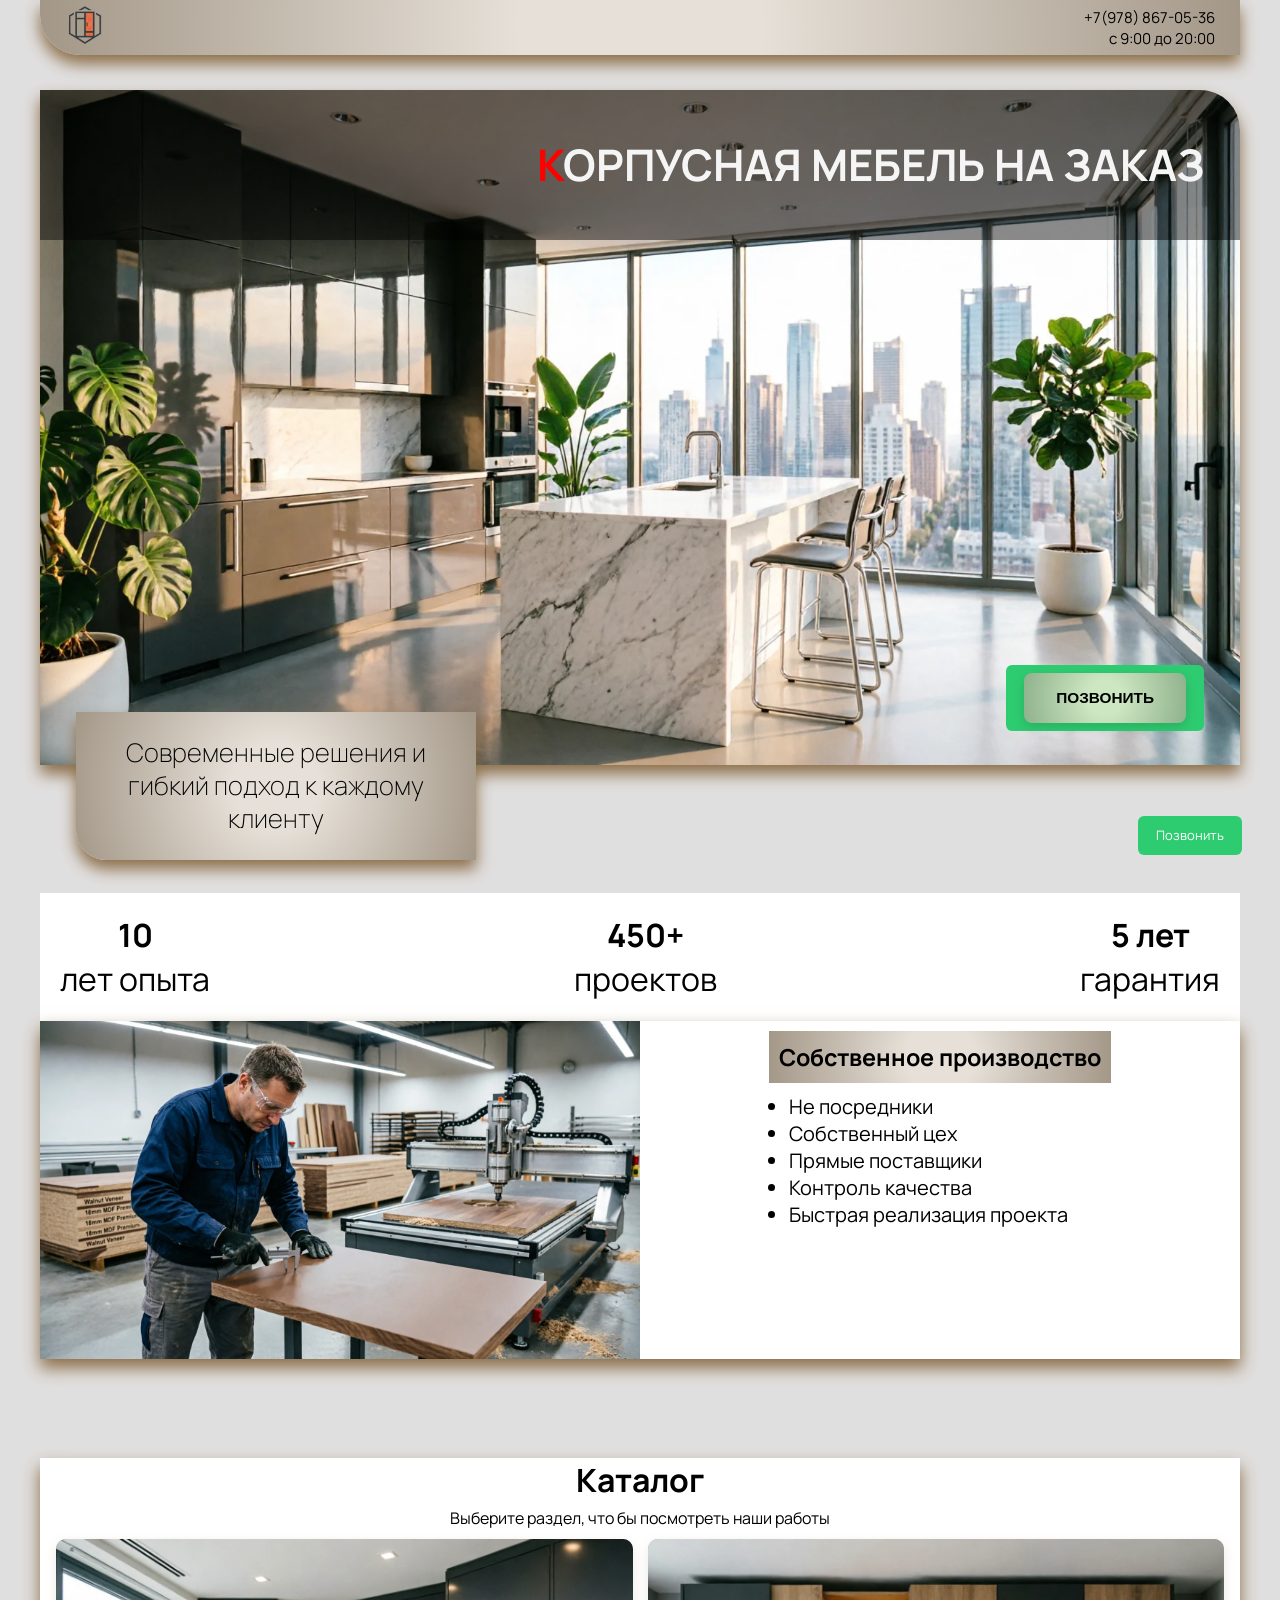
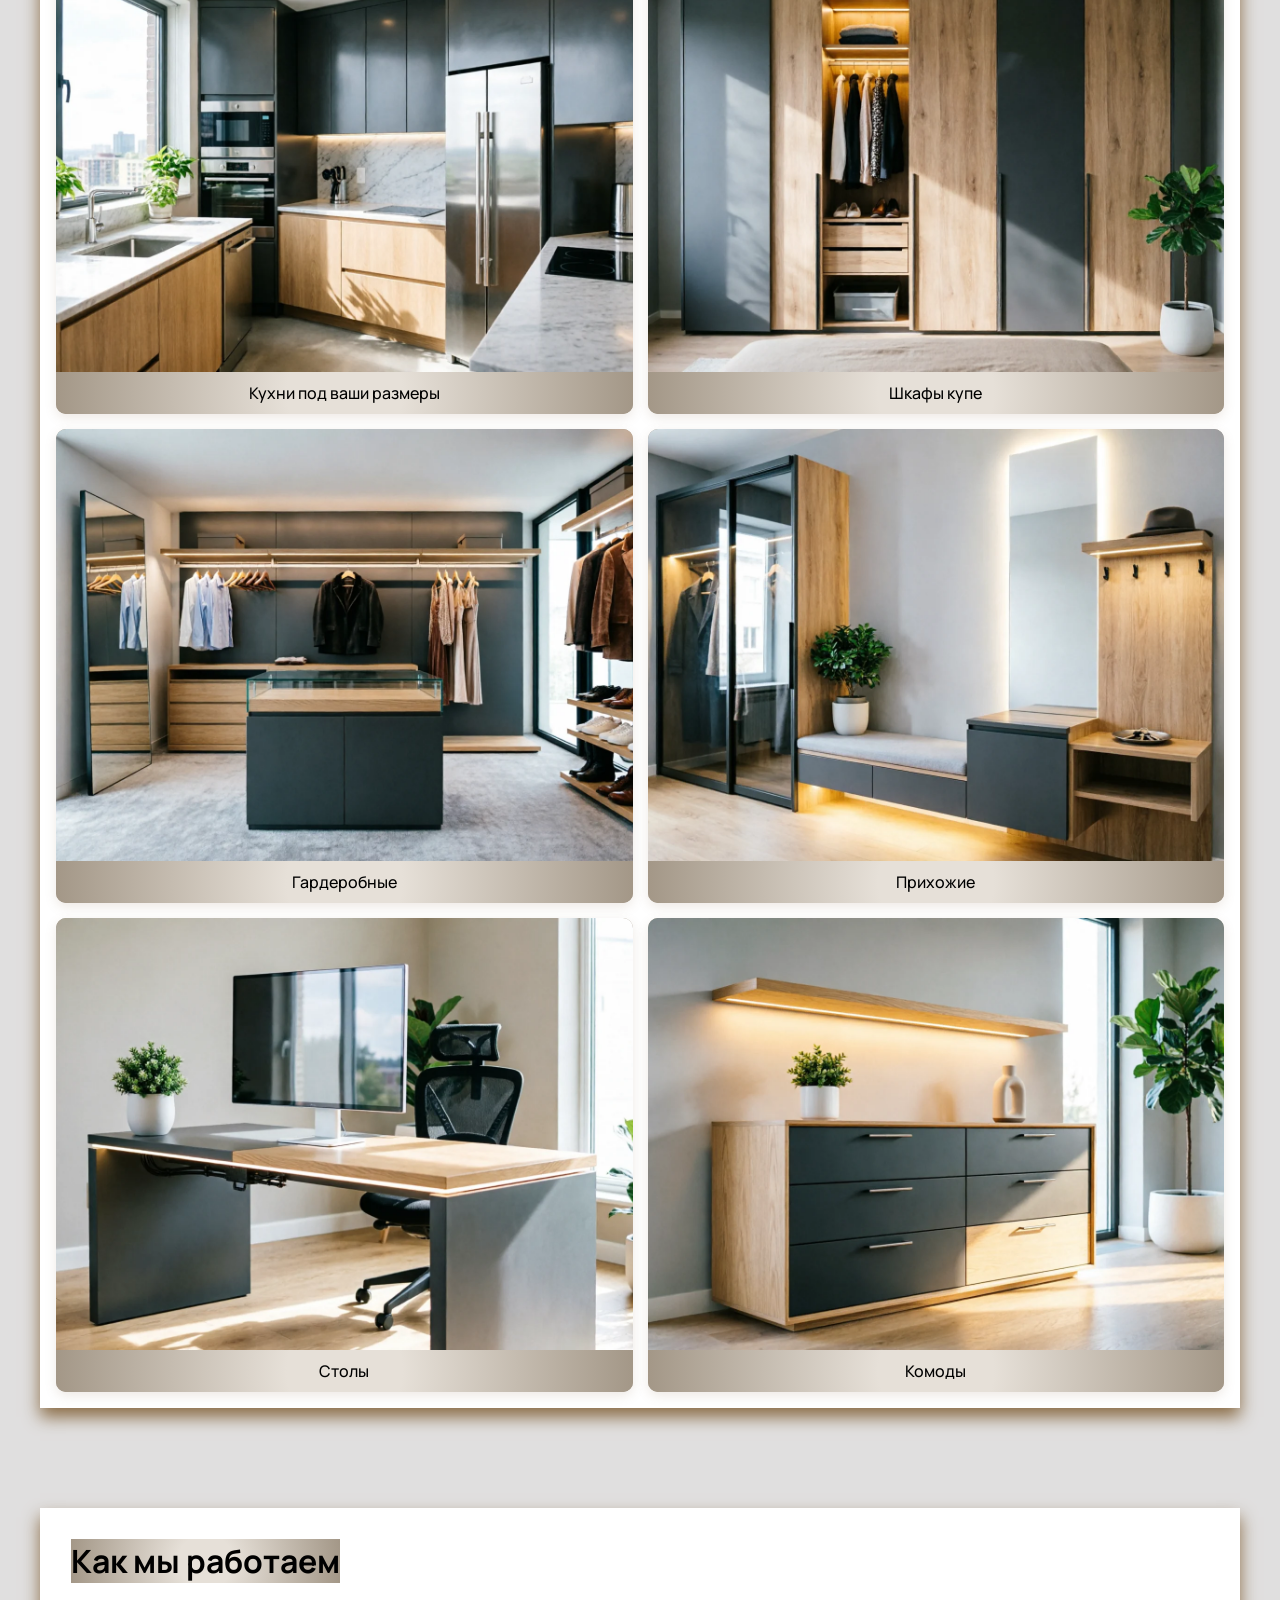
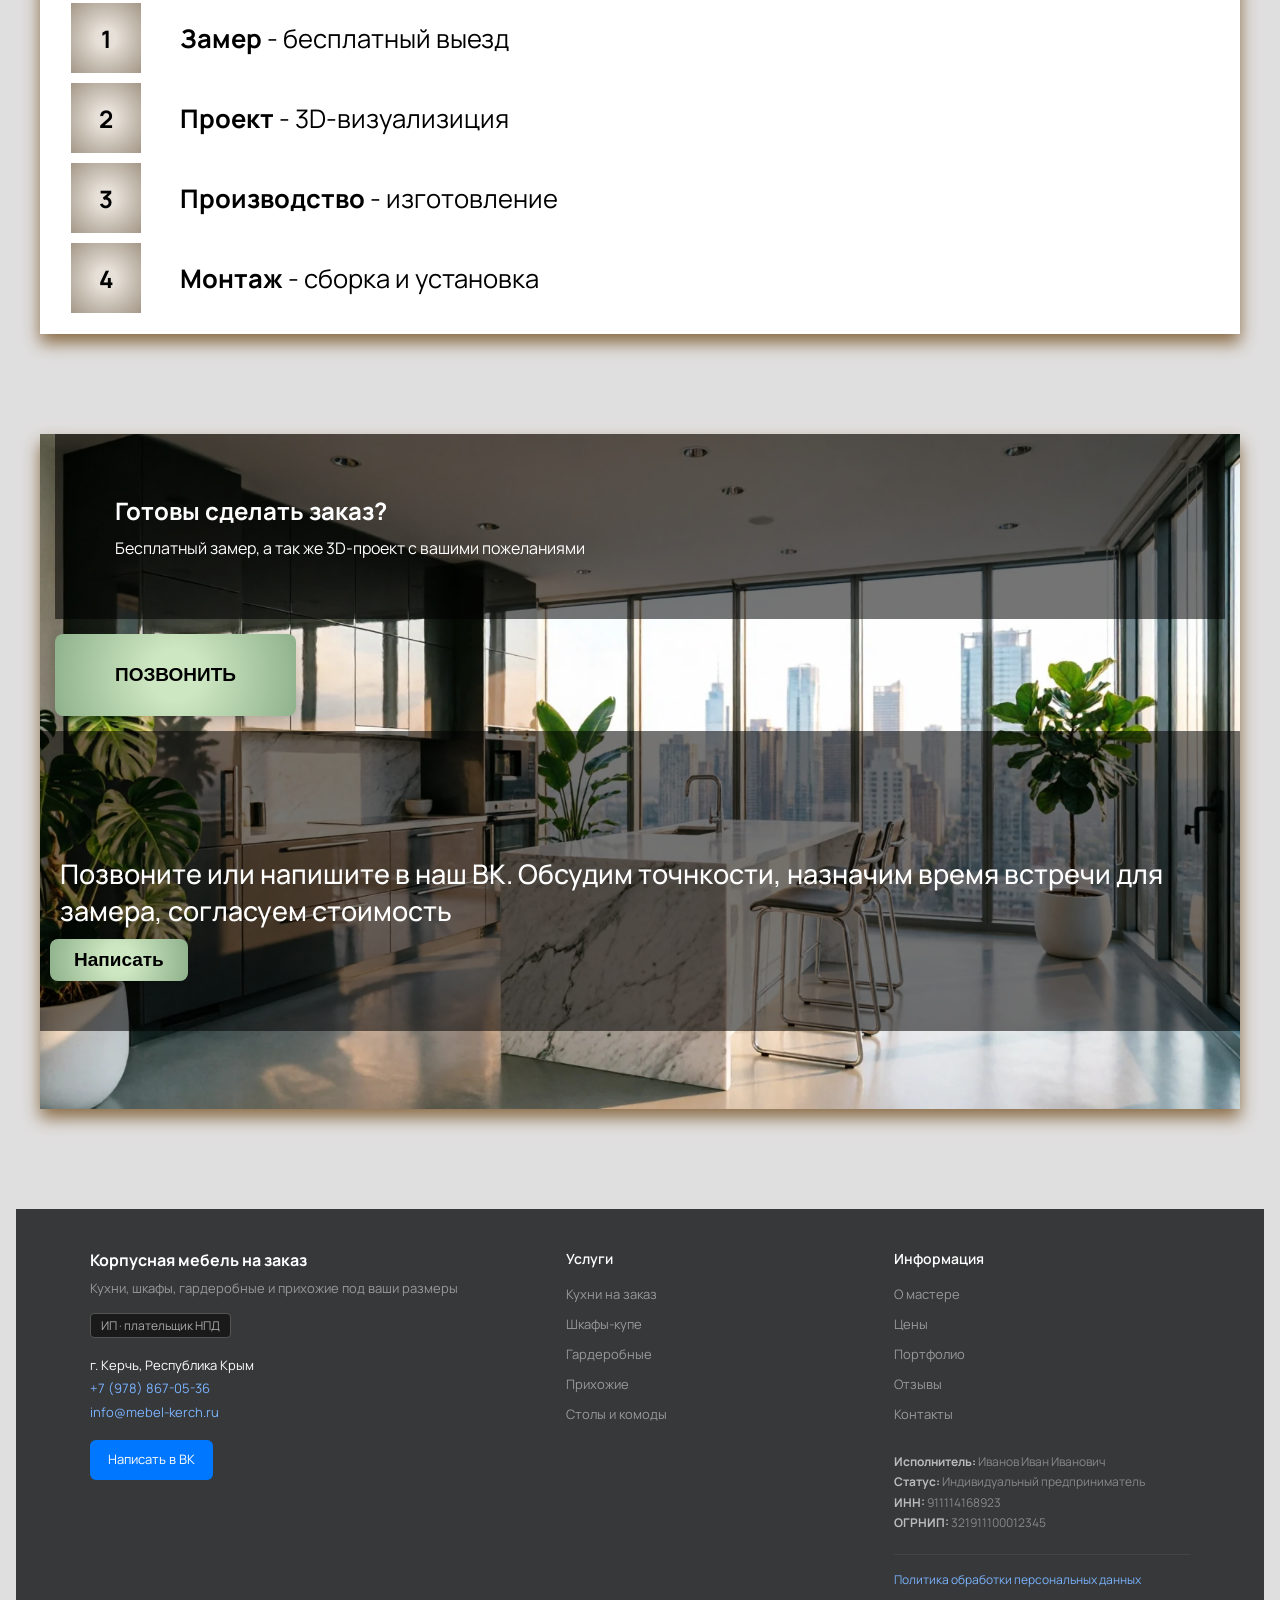
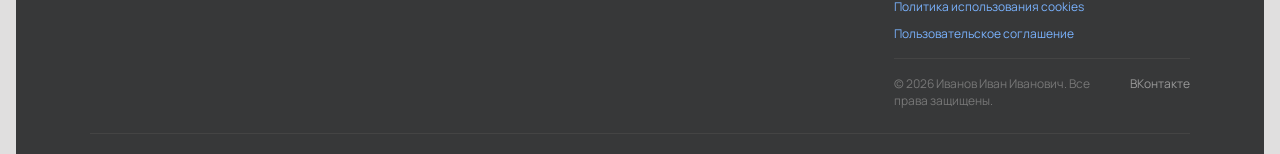
==== commit 6e55200b: "доработать блок призывы, сделать подвал" ====
--- a/index.html
+++ b/index.html
@@ -33,7 +33,9 @@
             </div>
             
             <div class="btn-call">
-                <button>ПОЗВОНИТЬ</button>
+                <a href="tel:+7"> 
+                    <button>ПОЗВОНИТЬ</button>
+                </a>
             </div>
 
             <div class="slogan">
@@ -103,12 +105,12 @@
         </div>
 
         <div class="card">
-            <img src="images/cards/.webp" alt="">
+            <img src="images/cards/stol.webp" alt="Стол">
             <p>Столы</p>
         </div>
 
         <div class="card">
-            <img src="images/cards/.webp" alt="">
+            <img src="images/cards/komod.webp" alt="Комод">
             <p>Комоды</p>
         </div>
     </div>
@@ -147,10 +149,97 @@
         </div>
         
         <div class="btn-call-two">
+            
+            <a href="tel:+7">               
                 <button>ПОЗВОНИТЬ</button>
-            </div>
-        
-    </div>
+            </a>
+        </div>
+
+        <div class="vk-title">
+            <div class="text">
+                <p>Позвоните или напишите в наш ВК. Обсудим точнкости,
+                назначим время встречи для замера, согласуем стоимость</p>
+                <a href=""> 
+                <button>Написать</button>
+                </a>
+            </div>
+        </div>
+    </div>
+
+    <footer class="footer">
+    <div class="footer-grid">
+
+        <!-- Колонка 1: Бренд + контакты -->
+        <div class="footer-col footer-brand">
+            <div class="logo">Корпусная мебель на заказ</div>
+            <div class="tagline">Кухни, шкафы, гардеробные и прихожие под ваши размеры</div>
+            <div class="status">ИП · плательщик НПД</div>
+
+            <div class="contacts-block">
+                <div>г. Керчь, Республика Крым</div>
+                <div><a href="tel:+79788670536">+7 (978) 867-05-36</a></div>
+                <div><a href="mailto:info@mebel-kerch.ru">info@mebel-kerch.ru</a></div>
+
+                <div style="margin-top:12px">
+                    <a href="https://vk.ru/mebel_kerch82" class="btn-vk" target="_blank" rel="noopener">Написать в ВК</a>
+                </div>
+
+                <div>
+                    <a href="tel:+79788670536" class="btn-call">Позвонить</a>
+                </div>
+            </div>
+        </div>
+
+        <!-- Колонка 2: Услуги -->
+        <div class="footer-col">
+            <h4>Услуги</h4>
+            <ul>
+                <li><a href="#kuhni">Кухни на заказ</a></li>
+                <li><a href="#shkafy">Шкафы-купе</a></li>
+                <li><a href="#garderob">Гардеробные</a></li>
+                <li><a href="#prihozhie">Прихожие</a></li>
+                <li><a href="#stoly">Столы и комоды</a></li>
+            </ul>
+        </div>
+
+        <!-- Колонка 3: Информация -->
+        <div class="footer-col">
+            <h4>Информация</h4>
+            <ul>
+                <li><a href="#master">О мастере</a></li>
+                <li><a href="#price">Цены</a></li>
+                <li><a href="#portfolio">Портфолио</a></li>
+                <li><a href="#reviews">Отзывы</a></li>
+                <li><a href="#contacts">Контакты</a></li>
+            </ul>
+
+            <!-- Юридическая информация -->
+            <div class="legal-info">
+                <div><strong>Исполнитель:</strong> Иванов Иван Иванович</div>
+                <div><strong>Статус:</strong> Индивидуальный предприниматель</div>
+                <div><strong>ИНН:</strong> 911114168923</div>
+                <div><strong>ОГРНИП:</strong> 321911100012345</div>
+            </div>
+
+            <!-- Ссылки на документы -->
+            <div class="legal-links">
+                <a href="legal/privacy.html">Политика обработки персональных данных</a>
+                <a href="legal/cookies.html">Политика использования cookies</a>
+                <a href="legal/terms.html">Пользовательское соглашение</a>
+            </div>
+
+            <!-- Нижняя строка -->
+            <div class="footer-bottom">
+                <div>© 2026 Иванов Иван Иванович. Все права защищены.</div>
+                <div>
+                    <a href="https://vk.ru/mebel_kerch82" target="_blank" rel="noopener">ВКонтакте</a>
+                </div>
+            </div>
+        </div>
+    </div>
+</footer>
+
+
 
 
 
--- a/styles/style.css
+++ b/styles/style.css
@@ -330,6 +330,251 @@
     outline: none;
 }
 
+.vk-title{
+   background-color: rgba(0, 0, 0, 0.541);
+   color: white;
+    bottom: 0;
+    left: 0;
+    right: 0;
+   position: relative;
+   min-height: 300px;
+}
+
+.text{
+    position: absolute;
+    bottom: 50px;
+    left: 10px;
+    right: 0;
+}
+
+.text p {
+     padding: 10px;
+    font-size: clamp(18px, 3.5vw, 27px);
+    
+    margin: 0;
+    font-weight: 500;
+}
+
+.text button{
+    background: radial-gradient(circle, #cde7c2 20%, #8eb18b 100%);
+    color: rgb(0, 0, 0);
+    padding: 10px 24px;
+    border: none;
+    border-radius: 8px;
+    font-size: clamp(14px, 6vw, 19px);
+    font-weight: 600;
+    cursor: pointer;
+    box-shadow: 0 4px 12px rgba(0, 0, 0, 0.15);
+    transition: background 0.2s ease, transform 0.2s ease, box-shadow 0.2s ease;
+    -webkit-tap-highlight-color: transparent;
+    user-select: none;
+    outline: none;
+}
+
+.text button:active {
+    transform: scale(0.97);
+    box-shadow: 0 2px 6px rgba(0, 0, 0, 0.15);
+}
+
+
+
+
+/* ===== БАЗА (МОБИЛКА) ===== */
+footer {
+    background-color: rgba(37, 38, 39, 0.9);
+    color: #ffffff;
+    padding: 30px 16px 20px;
+}
+
+.footer-grid {
+    max-width: 1100px;
+    margin: 0 auto;
+    display: grid;
+    grid-template-columns: 1fr;   /* ← одна колонка на мобилке */
+    gap: 24px;
+    padding-bottom: 24px;
+    border-bottom: 1px solid #444;
+}
+
+.footer-brand .logo {
+    font-size: 16px;
+    font-weight: 700;
+    color: #fff;
+    margin-bottom: 8px;
+}
+
+.footer-brand .tagline {
+    font-size: 13px;
+    color: #999;
+    margin-bottom: 16px;
+}
+
+.footer-brand .status {
+    display: inline-block;
+    background: #1a1a1a;
+    border: 1px solid #555;
+    border-radius: 4px;
+    padding: 3px 10px;
+    font-size: 12px;
+    color: #aaa;
+    margin-bottom: 16px;
+}
+
+.contacts-block {
+    font-size: 13px;
+    line-height: 1.8;
+}
+
+.contacts-block a {
+    color: #7ab3ff;
+    text-decoration: none;
+}
+
+.contacts-block a:hover {
+    text-decoration: underline;
+}
+
+.footer-col h4 {
+    font-size: 14px;
+    color: #fff;
+    margin-bottom: 14px;
+    font-weight: 600;
+}
+
+.footer-col ul {
+    list-style: none;
+}
+
+.footer-col ul li {
+    margin-bottom: 8px;
+}
+
+.footer-col ul li a {
+    font-size: 13px;
+    color: #999;
+    text-decoration: none;
+    transition: color .2s;
+}
+
+.footer-col ul li a:hover {
+    color: #fff;
+}
+
+.btn-vk {
+    display: inline-block;
+    background: #0077ff;
+    color: #fff !important;
+    padding: 8px 18px;
+    border-radius: 6px;
+    font-size: 13px;
+    text-decoration: none;
+    margin-top: 4px;
+    transition: background .2s;
+}
+
+.btn-vk:hover {
+    background: #0066dd;
+}
+
+.btn-call {
+    display: inline-block;
+    background: #2ecc71;
+    color: #fff !important;
+    padding: 8px 18px;
+    border-radius: 6px;
+    font-size: 13px;
+    text-decoration: none;
+    margin-top: 8px;
+    transition: background .2s;
+}
+
+.btn-call:hover {
+    background: #27ae60;
+}
+
+.legal-info {
+    padding: 20px 0;
+    font-size: 12px;
+    color: #888;
+    line-height: 1.7;
+}
+
+.legal-info strong {
+    color: #bbb;
+}
+
+.legal-links {
+    display: flex;
+    flex-direction: column;   /* ← ссылки в столбик на мобилке */
+    gap: 8px;
+    padding: 16px 0;
+    border-top: 1px solid #444;
+    border-bottom: 1px solid #444;
+}
+
+.legal-links a {
+    font-size: 12px;
+    color: #7ab3ff;
+    text-decoration: none;
+}
+
+.legal-links a:hover {
+    text-decoration: underline;
+}
+
+.footer-bottom {
+    display: flex;
+    flex-direction: column;   /* ← в столбик на мобилке */
+    gap: 10px;
+    padding-top: 16px;
+    font-size: 12px;
+    color: #777;
+    text-align: center;
+}
+
+.footer-bottom a {
+    color: #999;
+    text-decoration: none;
+}
+
+.footer-bottom a:hover {
+    color: #fff;
+}
+
+
+/* ===== ПЛАНШЕТ (от 768px) ===== */
+@media (min-width: 768px) {
+    footer {
+        padding: 40px 24px 20px;
+    }
+
+    .footer-grid {
+        grid-template-columns: 1fr 1fr;   /* ← две колонки */
+        gap: 28px;
+    }
+
+    .legal-links {
+        flex-direction: row;              /* ← ссылки в ряд */
+        flex-wrap: wrap;
+        gap: 10px 20px;
+    }
+
+    .footer-bottom {
+        flex-direction: row;              /* ← в ряд */
+        justify-content: space-between;
+        text-align: left;
+    }
+}
+
+
+/* ===== ДЕСКТОП (от 1024px) ===== */
+@media (min-width: 1024px) {
+    .footer-grid {
+        grid-template-columns: 1.5fr 1fr 1fr;  /* ← три колонки */
+        gap: 32px;
+    }
+}
+
 
 
 
@@ -388,6 +633,37 @@
         transform: scale(0.97);
         box-shadow: 0 2px 6px rgba(0, 0, 0, 0.15);
     }
+
+    
+
+
+
+    .btn-call-two button:hover {
+        
+        transform: translateY(-2px);
+        box-shadow: 0 8px 20px rgba(0, 0, 0, 0.2);
+    }
+
+    .btn-call-two button:active {
+       
+        transform: scale(0.97);
+        box-shadow: 0 2px 6px rgba(0, 0, 0, 0.15);
+    }
+
+
+
+
+    .text button:hover {
+        
+        transform: translateY(-2px);
+        box-shadow: 0 8px 20px rgba(0, 0, 0, 0.2);
+    }
+
+    .text button:active {
+       
+        transform: scale(0.97);
+        box-shadow: 0 2px 6px rgba(0, 0, 0, 0.15);
+    }
 }
 
 
@@ -428,4 +704,8 @@
         box-shadow: 0 8px 20px rgba(139, 109, 71, 0.25);
     }
 
-}
+.btn-call-two button{
+    padding: 30px 60px;
+}
+
+}
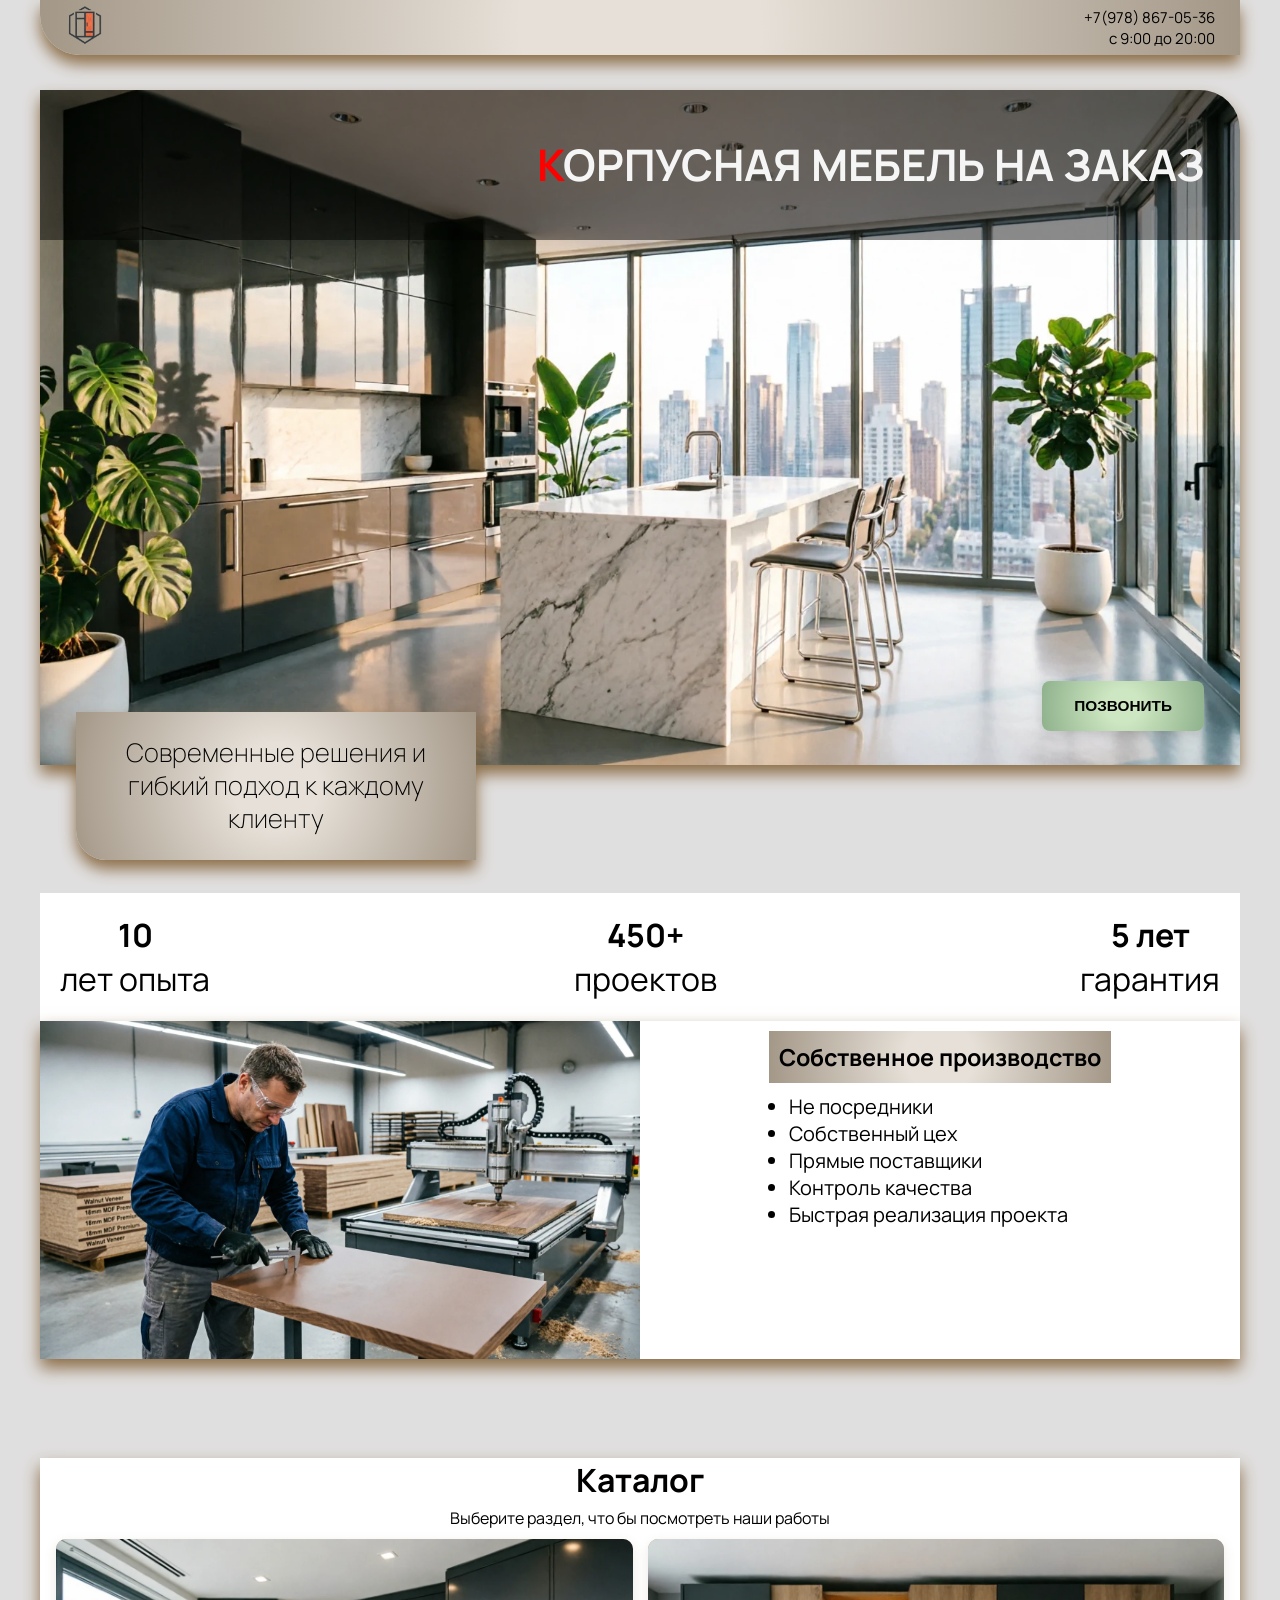
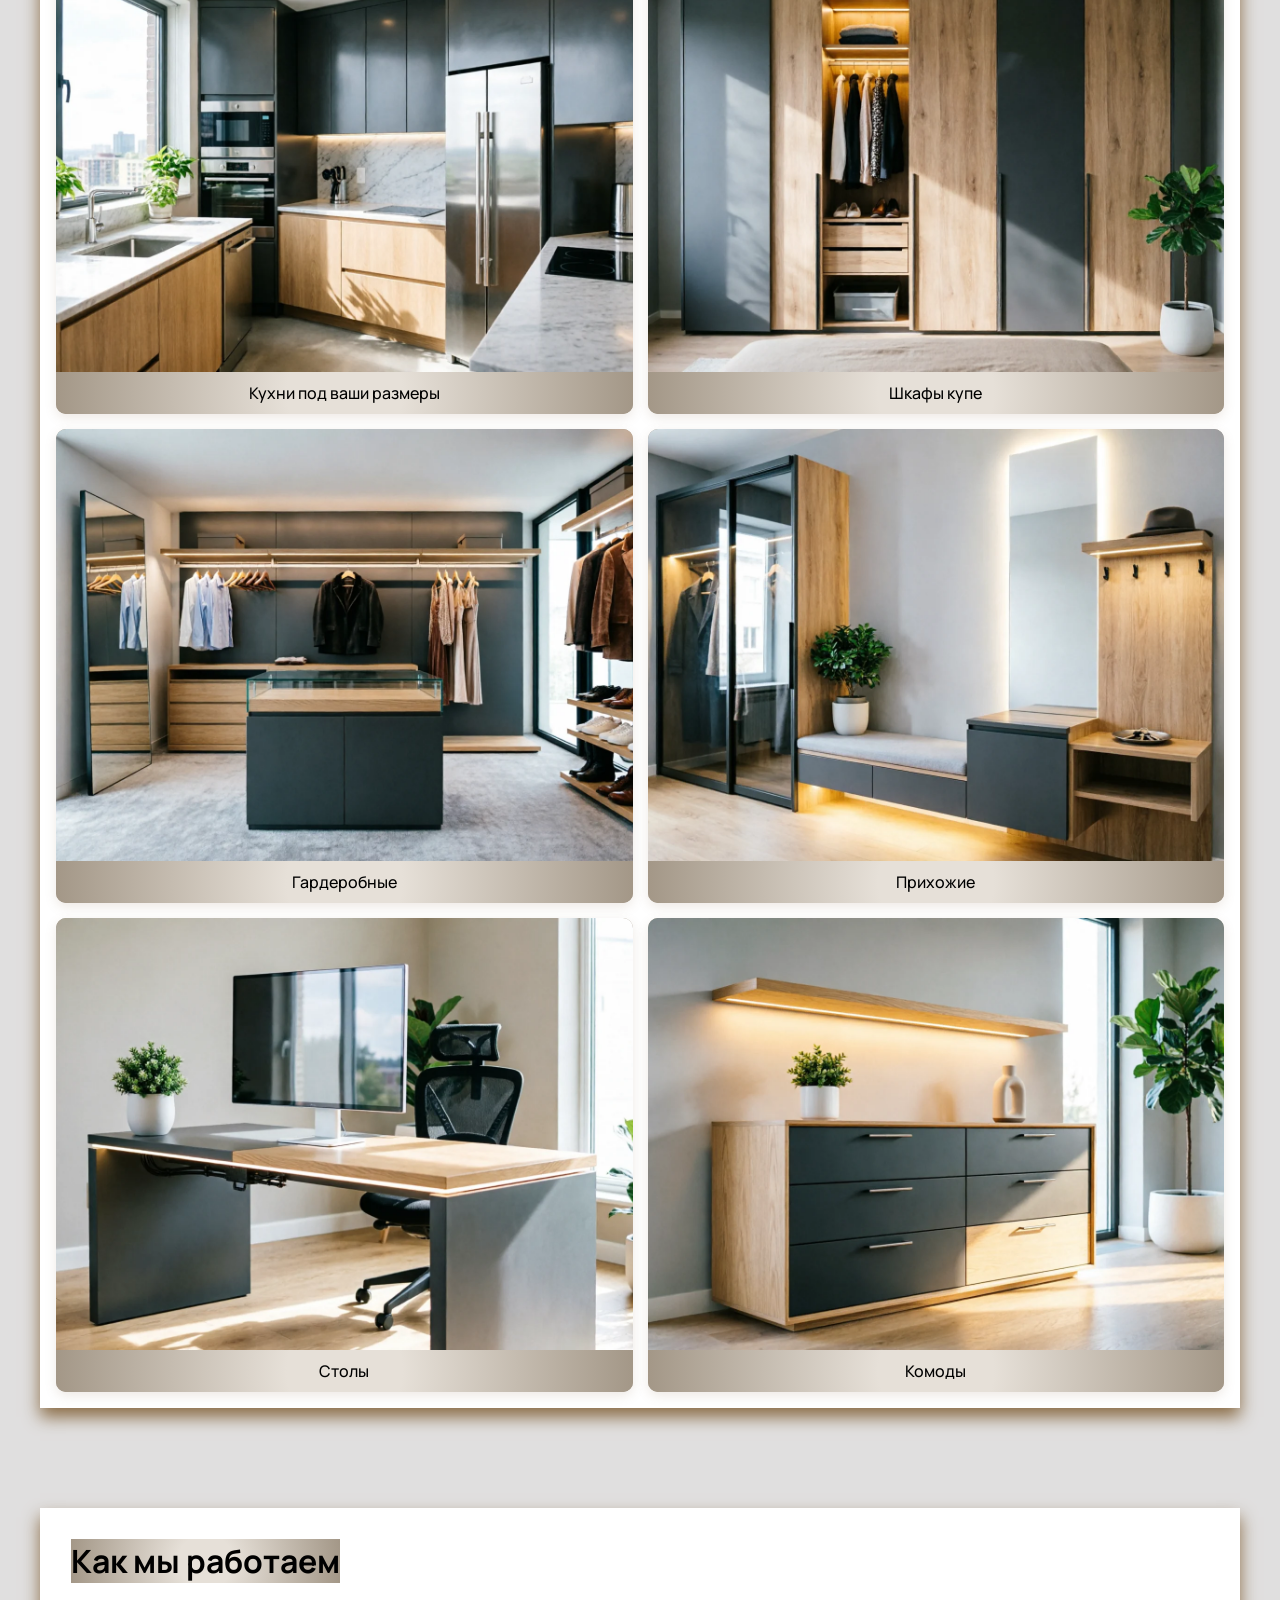
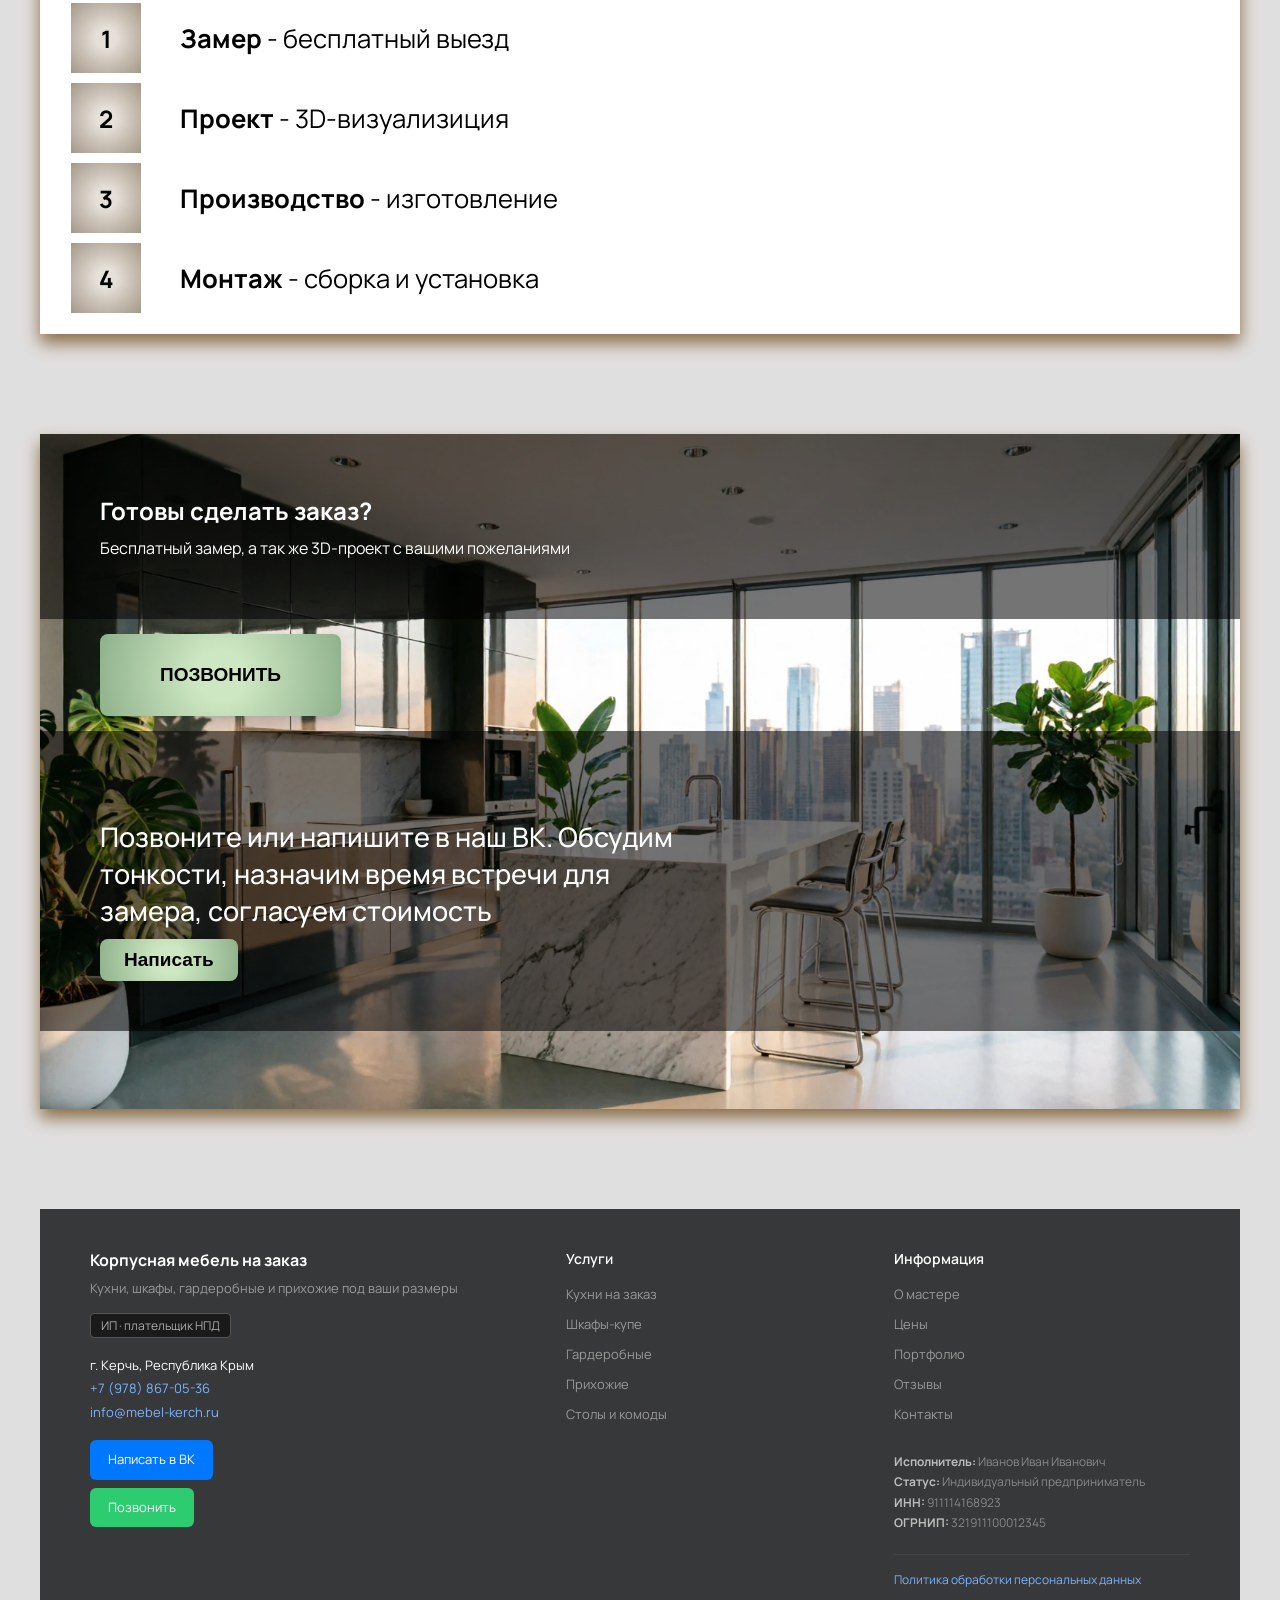
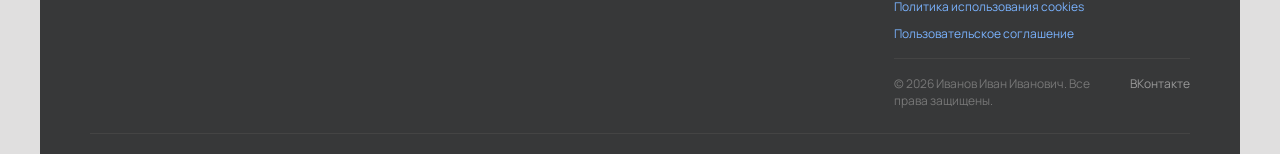
==== commit 9235ec7e: "добавлен каталог. Сделать мета теги, сео оптимизацию, роботс и ситимеб. создать ридми с описанием чт" ====
--- a/index.html
+++ b/index.html
@@ -8,11 +8,9 @@
     <link href="https://fonts.googleapis.com/css2?family=Manrope:wght@400;600;700&display=swap" rel="stylesheet">
 </head>
 <body>
- 
-    
 
     <!--ШАПКА-->
-    <header class="head"> 
+    <header class="head">
         <div class="logo-call">
             <div class="logo">
                 <img src="images/landing/logotip.png" alt="Логотип фирмы">
@@ -23,17 +21,15 @@
                 <p class="time">с 9:00 до 20:00</p>
             </div>
         </div>
-     
-        
-
-            <!--ГЛАВНЫЙ БЛОК-->
+
+        <!--ГЛАВНЫЙ БЛОК-->
         <div class="glavnaya">
             <div class="zagolovok-text">
-                <h1><span>К</span>ОРПУСНАЯ МЕБЕЛЬ НА ЗАКАЗ</h1>    
-            </div>
-            
+                <h1><span>К</span>ОРПУСНАЯ МЕБЕЛЬ НА ЗАКАЗ</h1>
+            </div>
+
             <div class="btn-call">
-                <a href="tel:+7"> 
+                <a href="tel:+79788670536">
                     <button>ПОЗВОНИТЬ</button>
                 </a>
             </div>
@@ -58,7 +54,6 @@
                 <h4>5 лет</h4>
                 <p>гарантия</p>
             </div>
-
         </div>
 
         <div class="information">
@@ -68,13 +63,13 @@
 
             <div class="information-spisok">
                 <h3>Собственное производство</h3>
-                    <ul>
-                        <li>Не посредники</li>
-                        <li>Собственный цех</li>
-                        <li>Прямые поставщики</li>
-                        <li>Контроль качества</li>
-                        <li>Быстрая реализация проекта</li>
-                    </ul>
+                <ul>
+                    <li>Не посредники</li>
+                    <li>Собственный цех</li>
+                    <li>Прямые поставщики</li>
+                    <li>Контроль качества</li>
+                    <li>Быстрая реализация проекта</li>
+                </ul>
             </div>
         </div>
     </header>
@@ -84,35 +79,47 @@
     <p>Выберите раздел, что бы посмотреть наши работы</p>
 
     <div class="katalog-grid">
-        <div class="card">
-            <img src="images/cards/kuh.webp" alt="Кухня">
-            <p>Кухни под ваши размеры</p>
-        </div>
-
-        <div class="card">
-            <img src="images/cards/kupe.webp" alt="Шкаф купе">
-            <p>Шкафы купе</p>
-        </div>
-
-        <div class="card">
-            <img src="images/cards/gard.webp" alt="Гардеробная">
-            <p>Гардеробные</p>
-        </div>
-
-        <div class="card">
-            <img src="images/cards/prih.webp" alt="Прихожая">
-            <p>Прихожие</p>
-        </div>
-
-        <div class="card">
-            <img src="images/cards/stol.webp" alt="Стол">
-            <p>Столы</p>
-        </div>
-
-        <div class="card">
-            <img src="images/cards/komod.webp" alt="Комод">
-            <p>Комоды</p>
-        </div>
+        <a href="catalog/kuhni.html" target="_blank" class="card-link">
+            <div class="card">
+                <img src="images/cards/kuh.webp" alt="Кухня">
+                <p>Кухни под ваши размеры</p>
+            </div>
+        </a>
+
+        <a href="catalog/shkafy.html" target="_blank" class="card-link">
+            <div class="card">
+                <img src="images/cards/kupe.webp" alt="Шкаф купе">
+                <p>Шкафы купе</p>
+            </div>
+        </a>
+
+        <a href="catalog/garderob.html" target="_blank" class="card-link">
+            <div class="card">
+                <img src="images/cards/gard.webp" alt="Гардеробная">
+                <p>Гардеробные</p>
+            </div>
+        </a>
+
+        <a href="catalog/prihozhie.html" target="_blank" class="card-link">
+            <div class="card">
+                <img src="images/cards/prih.webp" alt="Прихожая">
+                <p>Прихожие</p>
+            </div>
+        </a>
+
+        <a href="catalog/stoly.html" target="_blank" class="card-link">
+            <div class="card">
+                <img src="images/cards/stol.webp" alt="Стол">
+                <p>Столы</p>
+            </div>
+        </a>
+
+        <a href="catalog/komody.html" target="_blank" class="card-link">
+            <div class="card">
+                <img src="images/cards/komod.webp" alt="Комод">
+                <p>Комоды</p>
+            </div>
+        </a>
     </div>
 </section>
 
@@ -123,7 +130,7 @@
                 <h2>1</h2>
                 <p class="work-text"><span>Замер</span> - бесплатный выезд</p>
             </div>
-            
+
             <div class="number-work">
                 <h2>2</h2>
                 <p class="work-text"><span>Проект</span> - 3D-визуализиция</p>
@@ -144,107 +151,98 @@
     <div class="container-priziv">
         <div class="priziv">
             <h2>Готовы сделать заказ?</h2>
-        
-            <p" class="title">Бесплатный замер, а так же 3D-проект с вашими пожеланиями</p>
-        </div>
-        
+            <p class="title">Бесплатный замер, а так же 3D-проект с вашими пожеланиями</p>
+        </div>
+
         <div class="btn-call-two">
-            
-            <a href="tel:+7">               
+            <a href="tel:+79788670536">
                 <button>ПОЗВОНИТЬ</button>
             </a>
         </div>
 
         <div class="vk-title">
             <div class="text">
-                <p>Позвоните или напишите в наш ВК. Обсудим точнкости,
+                <p>Позвоните или напишите в наш ВК. Обсудим тонкости,
                 назначим время встречи для замера, согласуем стоимость</p>
-                <a href=""> 
-                <button>Написать</button>
+                <a href="https://vk.ru/mebel_kerch82" target="_blank" rel="noopener">
+                    <button>Написать</button>
                 </a>
             </div>
         </div>
     </div>
 
     <footer class="footer">
-    <div class="footer-grid">
-
-        <!-- Колонка 1: Бренд + контакты -->
-        <div class="footer-col footer-brand">
-            <div class="logo">Корпусная мебель на заказ</div>
-            <div class="tagline">Кухни, шкафы, гардеробные и прихожие под ваши размеры</div>
-            <div class="status">ИП · плательщик НПД</div>
-
-            <div class="contacts-block">
-                <div>г. Керчь, Республика Крым</div>
-                <div><a href="tel:+79788670536">+7 (978) 867-05-36</a></div>
-                <div><a href="mailto:info@mebel-kerch.ru">info@mebel-kerch.ru</a></div>
-
-                <div style="margin-top:12px">
-                    <a href="https://vk.ru/mebel_kerch82" class="btn-vk" target="_blank" rel="noopener">Написать в ВК</a>
-                </div>
-
-                <div>
-                    <a href="tel:+79788670536" class="btn-call">Позвонить</a>
-                </div>
-            </div>
-        </div>
-
-        <!-- Колонка 2: Услуги -->
-        <div class="footer-col">
-            <h4>Услуги</h4>
-            <ul>
-                <li><a href="#kuhni">Кухни на заказ</a></li>
-                <li><a href="#shkafy">Шкафы-купе</a></li>
-                <li><a href="#garderob">Гардеробные</a></li>
-                <li><a href="#prihozhie">Прихожие</a></li>
-                <li><a href="#stoly">Столы и комоды</a></li>
-            </ul>
-        </div>
-
-        <!-- Колонка 3: Информация -->
-        <div class="footer-col">
-            <h4>Информация</h4>
-            <ul>
-                <li><a href="#master">О мастере</a></li>
-                <li><a href="#price">Цены</a></li>
-                <li><a href="#portfolio">Портфолио</a></li>
-                <li><a href="#reviews">Отзывы</a></li>
-                <li><a href="#contacts">Контакты</a></li>
-            </ul>
-
-            <!-- Юридическая информация -->
-            <div class="legal-info">
-                <div><strong>Исполнитель:</strong> Иванов Иван Иванович</div>
-                <div><strong>Статус:</strong> Индивидуальный предприниматель</div>
-                <div><strong>ИНН:</strong> 911114168923</div>
-                <div><strong>ОГРНИП:</strong> 321911100012345</div>
-            </div>
-
-            <!-- Ссылки на документы -->
-            <div class="legal-links">
-                <a href="legal/privacy.html">Политика обработки персональных данных</a>
-                <a href="legal/cookies.html">Политика использования cookies</a>
-                <a href="legal/terms.html">Пользовательское соглашение</a>
-            </div>
-
-            <!-- Нижняя строка -->
-            <div class="footer-bottom">
-                <div>© 2026 Иванов Иван Иванович. Все права защищены.</div>
-                <div>
-                    <a href="https://vk.ru/mebel_kerch82" target="_blank" rel="noopener">ВКонтакте</a>
-                </div>
-            </div>
-        </div>
-    </div>
-</footer>
-
-
-
-
-
-
-
+        <div class="footer-grid">
+
+            <!-- Колонка 1: Бренд + контакты -->
+            <div class="footer-col footer-brand">
+                <div class="logo">Корпусная мебель на заказ</div>
+                <div class="tagline">Кухни, шкафы, гардеробные и прихожие под ваши размеры</div>
+                <div class="status">ИП · плательщик НПД</div>
+
+                <div class="contacts-block">
+                    <div>г. Керчь, Республика Крым</div>
+                    <div><a href="tel:+79788670536">+7 (978) 867-05-36</a></div>
+                    <div><a href="mailto:info@mebel-kerch.ru">info@mebel-kerch.ru</a></div>
+
+                    <div style="margin-top:12px">
+                        <a href="https://vk.ru/mebel_kerch82" class="btn-vk" target="_blank" rel="noopener">Написать в ВК</a>
+                    </div>
+
+                    <div>
+                        <a href="tel:+79788670536" class="btn-call-footer">Позвонить</a>
+                    </div>
+                </div>
+            </div>
+
+            <!-- Колонка 2: Услуги -->
+            <div class="footer-col">
+                <h4>Услуги</h4>
+                <ul>
+                    <li><a href="#kuhni">Кухни на заказ</a></li>
+                    <li><a href="#shkafy">Шкафы-купе</a></li>
+                    <li><a href="#garderob">Гардеробные</a></li>
+                    <li><a href="#prihozhie">Прихожие</a></li>
+                    <li><a href="#stoly">Столы и комоды</a></li>
+                </ul>
+            </div>
+
+            <!-- Колонка 3: Информация -->
+            <div class="footer-col">
+                <h4>Информация</h4>
+                <ul>
+                    <li><a href="#master">О мастере</a></li>
+                    <li><a href="#price">Цены</a></li>
+                    <li><a href="#portfolio">Портфолио</a></li>
+                    <li><a href="#reviews">Отзывы</a></li>
+                    <li><a href="#contacts">Контакты</a></li>
+                </ul>
+
+                <!-- Юридическая информация -->
+                <div class="legal-info">
+                    <div><strong>Исполнитель:</strong> Иванов Иван Иванович</div>
+                    <div><strong>Статус:</strong> Индивидуальный предприниматель</div>
+                    <div><strong>ИНН:</strong> 911114168923</div>
+                    <div><strong>ОГРНИП:</strong> 321911100012345</div>
+                </div>
+
+                <!-- Ссылки на документы -->
+                <div class="legal-links">
+                    <a href="legal/privacy.html">Политика обработки персональных данных</a>
+                    <a href="legal/cookies.html">Политика использования cookies</a>
+                    <a href="legal/terms.html">Пользовательское соглашение</a>
+                </div>
+
+                <!-- Нижняя строка -->
+                <div class="footer-bottom">
+                    <div>© 2026 Иванов Иван Иванович. Все права защищены.</div>
+                    <div>
+                        <a href="https://vk.ru/mebel_kerch82" target="_blank" rel="noopener">ВКонтакте</a>
+                    </div>
+                </div>
+            </div>
+        </div>
+    </footer>
 
 </body>
 </html>
--- a/styles/style.css
+++ b/styles/style.css
@@ -1,16 +1,23 @@
-*{
+* {
     margin: 0;
     padding: 0;
     box-sizing: border-box;
 }
 
-body{
+body {
     font-family: 'Manrope', sans-serif;
     background: rgb(224, 223, 223);
     padding: 0 16px 0 16px;
 }
 
-.logo-call{
+/* Убираем подчёркивание у ссылок-обёрток вокруг кнопок */
+.btn-call a,
+.btn-call-two a,
+.text a {
+    text-decoration: none;
+}
+
+.logo-call {
     display: flex;
     justify-content: space-between;
     align-items: center;
@@ -23,16 +30,16 @@
     box-shadow: 0 9px 16px rgba(139, 109, 71, 1.15);
 }
 
-.logo img{
+.logo img {
     max-width: 40px;
     height: auto;
 }
 
-.call p{
+.call p {
     font-size: 15px;
 }
 
-.time{
+.time {
     font-size: 13px;
     text-align: right;
 }
@@ -48,7 +55,7 @@
     margin: 35px auto 10vw auto;
     border-radius: 0 40px 0 0;
     box-shadow: 0 9px 16px rgba(139, 109, 71, 1.15);
-    position: relative;  /* ← якорь для слогана */
+    position: relative;
 }
 
 .zagolovok-text {
@@ -56,27 +63,26 @@
     background-color: rgba(0, 0, 0, 0.459);
     max-width: 100%;
     width: auto;
-    padding: 3%;              /* ← растёт пропорционально */
-    font-size: clamp(16px, 1.7vw, 60px);  /* ← от 14 до 22px */
+    padding: 3%;
+    font-size: clamp(16px, 1.7vw, 60px);
     line-height: 1.8;
     text-align: right;
     border-radius: 0 40px 0 0;
     color: whitesmoke;
 }
 
-.zagolovok-text span{
+.zagolovok-text span {
     color: red;
-
 }
 
 .slogan {
     position: absolute;
-    bottom: -14%;                 /* ← отступ снизу */
-    left: 3%;                   /* ← отступ слева */
-    width: 45%;                 /* ← 45% от ширины главной */
-    max-width: 400px;           /* ← ограничение сверху */
+    bottom: -14%;
+    left: 3%;
+    width: 45%;
+    max-width: 400px;
     background-color: whitesmoke;
-    padding: 2%;                /* ← растёт пропорционально */
+    padding: 2%;
     z-index: 1;
     box-shadow: 0 9px 16px rgba(139, 109, 71, 1.15);
     border-radius: 0 0 0 30px;
@@ -85,7 +91,7 @@
 
 .slogan h3 {
     font-weight: 100;
-    font-size: clamp(14px, 2vw, 26px);  /* ← от 14 до 26px */
+    font-size: clamp(14px, 2vw, 26px);
     line-height: 1.3;
     margin: 0;
     text-align: center;
@@ -93,12 +99,11 @@
 
 .btn-call {
     position: absolute;
-    right: 3%;           /* ← отступ справа */
-    bottom: 5%;          /* ← отступ снизу */
+    right: 3%;
+    bottom: 5%;
     z-index: 2;
 }
 
-/* ===== БАЗА (МОБИЛКА) ===== */
 .btn-call button {
     background: radial-gradient(circle, #cde7c2 20%, #8eb18b 100%);
     color: rgb(0, 0, 0);
@@ -115,19 +120,17 @@
     outline: none;
 }
 
-/* ===== ТАЧ-ЭФФЕКТ (работает на мобилке) ===== */
 .btn-call button:active {
     transform: scale(0.97);
     box-shadow: 0 2px 6px rgba(0, 0, 0, 0.15);
 }
 
-/* Убираю синюю обводку */
 .btn-call button:focus,
 .btn-call button:focus-visible {
     outline: none;
 }
 
-.stata{
+.stata {
     display: flex;
     flex: 1;
     justify-content: space-between;
@@ -140,17 +143,15 @@
     padding: 20px;
 }
 
-.information{
-    max-width: 1200px;
-    width: 100%; 
+.information {
+    max-width: 1200px;
+    width: 100%;
     margin: 0 auto;
     box-shadow: 0 9px 16px rgba(139, 109, 71, 1.15);
     background-color: white;
-    
-    
-}
-
-.information img{
+}
+
+.information img {
     max-width: 1200px;
     width: 100%;
     aspect-ratio: 16 / 9;
@@ -160,20 +161,20 @@
     margin: 0 auto;
 }
 
-.information-spisok{
+.information-spisok {
     text-align: left;
     padding: 10px;
     margin-bottom: 15px;
 }
 
-.information-spisok h3{
+.information-spisok h3 {
     background: radial-gradient(circle, #e6e0d8 20%, #a39787 100%);
     text-align: center;
     padding: 10px;
     margin-bottom: 10px;
 }
 
-.information-spisok ul{
+.information-spisok ul {
     margin-left: 20px;
 }
 
@@ -192,14 +193,14 @@
     font-size: clamp(20px, 4vw, 32px);
 }
 
-.katalog p{
+.katalog p {
     margin-bottom: 10px;
     text-align: center;
 }
 
 .katalog-grid {
     display: grid;
-    grid-template-columns: 1fr 1fr;   /* ← 2 колонки на мобилке */
+    grid-template-columns: 1fr 1fr;
     gap: 15px;
     padding-bottom: 16px;
 }
@@ -214,10 +215,24 @@
     transition: transform 0.2s ease, box-shadow 0.2s ease;
 }
 
+.card-link {
+    text-decoration: none;
+    color: inherit;
+    display: block;
+}
+
+.card-link:hover {
+    text-decoration: none;
+}
+
+.card-link .card {
+    height: 100%;
+}
+
 .card img {
     width: 100%;
-    aspect-ratio: 4 / 3;      /* ← одинаковая высота */
-    object-fit: cover;        /* ← без искажений */
+    aspect-ratio: 4 / 3;
+    object-fit: cover;
     display: block;
 }
 
@@ -229,7 +244,7 @@
     font-weight: 500;
 }
 
-.container-spisok-work{
+.container-spisok-work {
     max-width: 1200px;
     width: 100%;
     padding: 16px;
@@ -238,14 +253,14 @@
     box-shadow: 0 9px 16px rgba(139, 109, 71, 1.15);
 }
 
-.spisok-work h3{
+.spisok-work h3 {
     display: inline-block;
     margin: 15px;
     background: radial-gradient(circle, #e6e0d8 20%, #a39787 100%);
     font-size: clamp(20px, 4vw, 32px);
 }
 
-.number-work{
+.number-work {
     display: flex;
     gap: 24px;
     align-items: center;
@@ -264,16 +279,17 @@
     margin: 5px 15px;
 }
 
-.work-text span{
+.work-text span {
     font-weight: bold;
 }
 
 .work-text {
-    font-size: clamp(14px, 2vw, 26px);  /* ← от 14 до 26px */
-}
-
+    font-size: clamp(14px, 2vw, 26px);
+}
+
+/* ===== БЛОК ПРИЗЫВА ===== */
 .container-priziv {
-   max-width: 1200px;
+    max-width: 1200px;
     width: 100%;
     aspect-ratio: 16 / 9;
     background-image: url('../images/landing/header-fon.webp');
@@ -281,27 +297,25 @@
     background-position: center;
     background-repeat: no-repeat;
     box-shadow: 0 9px 16px rgba(139, 109, 71, 1.15);
-    margin-top: 8%;
     margin: 8% auto;
+    position: relative;  /* ← якорь для вложенных absolute */
 }
 
 .priziv {
     background-color: rgba(0, 0, 0, 0.541);
     color: white;
-    margin: 15px;
     padding: 5%;
-    
-}
-
-.priziv h2{
-    padding-bottom: 10px
-}
-
+}
+
+.priziv h2 {
+    padding-bottom: 10px;
+}
+
+/* ===== КНОПКА "ПОЗВОНИТЬ" ===== */
 .btn-call-two {
-    margin: 15px;
-}
-
-/* ===== БАЗА (МОБИЛКА) ===== */
+    margin: 15px 15px 15px 5%;  /* ← отступ слева как у текста */
+}
+
 .btn-call-two button {
     background: radial-gradient(circle, #cde7c2 20%, #8eb18b 100%);
     color: rgb(0, 0, 0);
@@ -318,44 +332,40 @@
     outline: none;
 }
 
-/* ===== ТАЧ-ЭФФЕКТ (работает на мобилке) ===== */
 .btn-call-two button:active {
     transform: scale(0.97);
     box-shadow: 0 2px 6px rgba(0, 0, 0, 0.15);
 }
 
-/* Убираю синюю обводку */
 .btn-call-two button:focus,
 .btn-call-two button:focus-visible {
     outline: none;
 }
 
-.vk-title{
-   background-color: rgba(0, 0, 0, 0.541);
-   color: white;
-    bottom: 0;
-    left: 0;
-    right: 0;
-   position: relative;
-   min-height: 300px;
-}
-
-.text{
+/* ===== БЛОК С ТЕКСТОМ И КНОПКОЙ "НАПИСАТЬ" ===== */
+.vk-title {
+    background-color: rgba(0, 0, 0, 0.541);
+    color: white;
+    position: relative;
+    min-height: 300px;
+}
+
+.text {
     position: absolute;
     bottom: 50px;
-    left: 10px;
-    right: 0;
+    left: 5%;              /* ← тот же отступ слева, что у кнопки */
+    right: 5%;             /* ← симметричный отступ справа */
+    max-width: 600px;      /* ← чтобы текст не растягивался на всю ширину */
 }
 
 .text p {
-     padding: 10px;
+    padding: 10px 0;
     font-size: clamp(18px, 3.5vw, 27px);
-    
     margin: 0;
     font-weight: 500;
 }
 
-.text button{
+.text button {
     background: radial-gradient(circle, #cde7c2 20%, #8eb18b 100%);
     color: rgb(0, 0, 0);
     padding: 10px 24px;
@@ -376,21 +386,20 @@
     box-shadow: 0 2px 6px rgba(0, 0, 0, 0.15);
 }
 
-
-
-
-/* ===== БАЗА (МОБИЛКА) ===== */
 footer {
     background-color: rgba(37, 38, 39, 0.9);
     color: #ffffff;
     padding: 30px 16px 20px;
+    max-width: 1200px;
+    width: 100%;
+    margin: 0 auto;
 }
 
 .footer-grid {
     max-width: 1100px;
     margin: 0 auto;
     display: grid;
-    grid-template-columns: 1fr;   /* ← одна колонка на мобилке */
+    grid-template-columns: 1fr;
     gap: 24px;
     padding-bottom: 24px;
     border-bottom: 1px solid #444;
@@ -476,7 +485,7 @@
     background: #0066dd;
 }
 
-.btn-call {
+.btn-call-footer {
     display: inline-block;
     background: #2ecc71;
     color: #fff !important;
@@ -488,7 +497,7 @@
     transition: background .2s;
 }
 
-.btn-call:hover {
+.btn-call-footer:hover {
     background: #27ae60;
 }
 
@@ -505,7 +514,7 @@
 
 .legal-links {
     display: flex;
-    flex-direction: column;   /* ← ссылки в столбик на мобилке */
+    flex-direction: column;
     gap: 8px;
     padding: 16px 0;
     border-top: 1px solid #444;
@@ -524,7 +533,7 @@
 
 .footer-bottom {
     display: flex;
-    flex-direction: column;   /* ← в столбик на мобилке */
+    flex-direction: column;
     gap: 10px;
     padding-top: 16px;
     font-size: 12px;
@@ -541,68 +550,47 @@
     color: #fff;
 }
 
-
-/* ===== ПЛАНШЕТ (от 768px) ===== */
 @media (min-width: 768px) {
     footer {
         padding: 40px 24px 20px;
     }
 
     .footer-grid {
-        grid-template-columns: 1fr 1fr;   /* ← две колонки */
+        grid-template-columns: 1fr 1fr;
         gap: 28px;
     }
 
     .legal-links {
-        flex-direction: row;              /* ← ссылки в ряд */
+        flex-direction: row;
         flex-wrap: wrap;
         gap: 10px 20px;
     }
 
     .footer-bottom {
-        flex-direction: row;              /* ← в ряд */
+        flex-direction: row;
         justify-content: space-between;
         text-align: left;
     }
 }
 
-
-/* ===== ДЕСКТОП (от 1024px) ===== */
 @media (min-width: 1024px) {
     .footer-grid {
-        grid-template-columns: 1.5fr 1fr 1fr;  /* ← три колонки */
+        grid-template-columns: 1.5fr 1fr 1fr;
         gap: 32px;
     }
 }
 
-
-
-
-
-
-
-
-
-
-
-
-
-
-
-
-
-/* стили для планшета */
 @media (min-width: 768px) and (max-width: 1023px) {
-    .slogan{
+    .slogan {
         max-width: 250px;
     }
 
-    .information-spisok{
+    .information-spisok {
         text-align: center;
     }
 
     .katalog-grid {
-        grid-template-columns: 1fr 1fr 1fr;   /* ← 3 колонки */
+        grid-template-columns: 1fr 1fr 1fr;
         gap: 20px;
     }
 
@@ -612,7 +600,6 @@
     }
 }
 
-/* ===== ПЛАНШЕТ И ДЕСКТОП ===== */
 @media (min-width: 768px) {
     .btn-call button {
         padding: 16px 32px;
@@ -620,92 +607,74 @@
     }
 }
 
-/* ===== ТОЛЬКО ДЛЯ МЫШКИ (hover + свой active) ===== */
 @media (hover: hover) and (pointer: fine) {
     .btn-call button:hover {
-        
         transform: translateY(-2px);
         box-shadow: 0 8px 20px rgba(0, 0, 0, 0.2);
     }
 
     .btn-call button:active {
-       
         transform: scale(0.97);
         box-shadow: 0 2px 6px rgba(0, 0, 0, 0.15);
     }
 
-    
-
-
-
     .btn-call-two button:hover {
-        
         transform: translateY(-2px);
         box-shadow: 0 8px 20px rgba(0, 0, 0, 0.2);
     }
 
     .btn-call-two button:active {
-       
         transform: scale(0.97);
         box-shadow: 0 2px 6px rgba(0, 0, 0, 0.15);
     }
 
-
-
-
     .text button:hover {
-        
         transform: translateY(-2px);
         box-shadow: 0 8px 20px rgba(0, 0, 0, 0.2);
     }
 
     .text button:active {
-       
         transform: scale(0.97);
         box-shadow: 0 2px 6px rgba(0, 0, 0, 0.15);
     }
 }
 
-
-
-
-@media (min-width: 1023px) and (max-width: 1950px){
-.information{
-    display: flex;
-    justify-content: space-between;
-    max-width: 1200px;
-    width: 100%;
-    margin: 0 auto;
-    box-shadow: 0 9px 16px rgba(139, 109, 71, 1.15);
-    
-}
-.information img{
-    display: flex;
-    justify-content: space-between;
-    max-width: 600px;
-    width: 100%;
-    aspect-ratio: 16 / 9;
-}
-
-.information-spisok{
-    margin-top: 40px;
-   margin-right: 80px;
-  font-size: 20px;
-  text-align: left;  
-    margin: 0 auto;
-}
-
-.card p{
-    background: radial-gradient(circle, #e6e0d8 20%, #a39787 100%);
-}
-
- .card:hover {
+@media (min-width: 1023px) and (max-width: 1950px) {
+    .information {
+        display: flex;
+        justify-content: space-between;
+        max-width: 1200px;
+        width: 100%;
+        margin: 0 auto;
+        box-shadow: 0 9px 16px rgba(139, 109, 71, 1.15);
+    }
+
+    .information img {
+        display: flex;
+        justify-content: space-between;
+        max-width: 600px;
+        width: 100%;
+        aspect-ratio: 16 / 9;
+    }
+
+    .information-spisok {
+        margin-top: 40px;
+        margin-right: 80px;
+        font-size: 20px;
+        text-align: left;
+        margin: 0 auto;
+    }
+
+    .card p {
+        background: radial-gradient(circle, #e6e0d8 20%, #a39787 100%);
+    }
+
+    .card:hover {
         transform: translateY(-4px);
         box-shadow: 0 8px 20px rgba(139, 109, 71, 0.25);
     }
 
-.btn-call-two button{
-    padding: 30px 60px;
-}
-
-}
+    .btn-call-two button {
+        padding: 30px 60px;
+    }
+}
